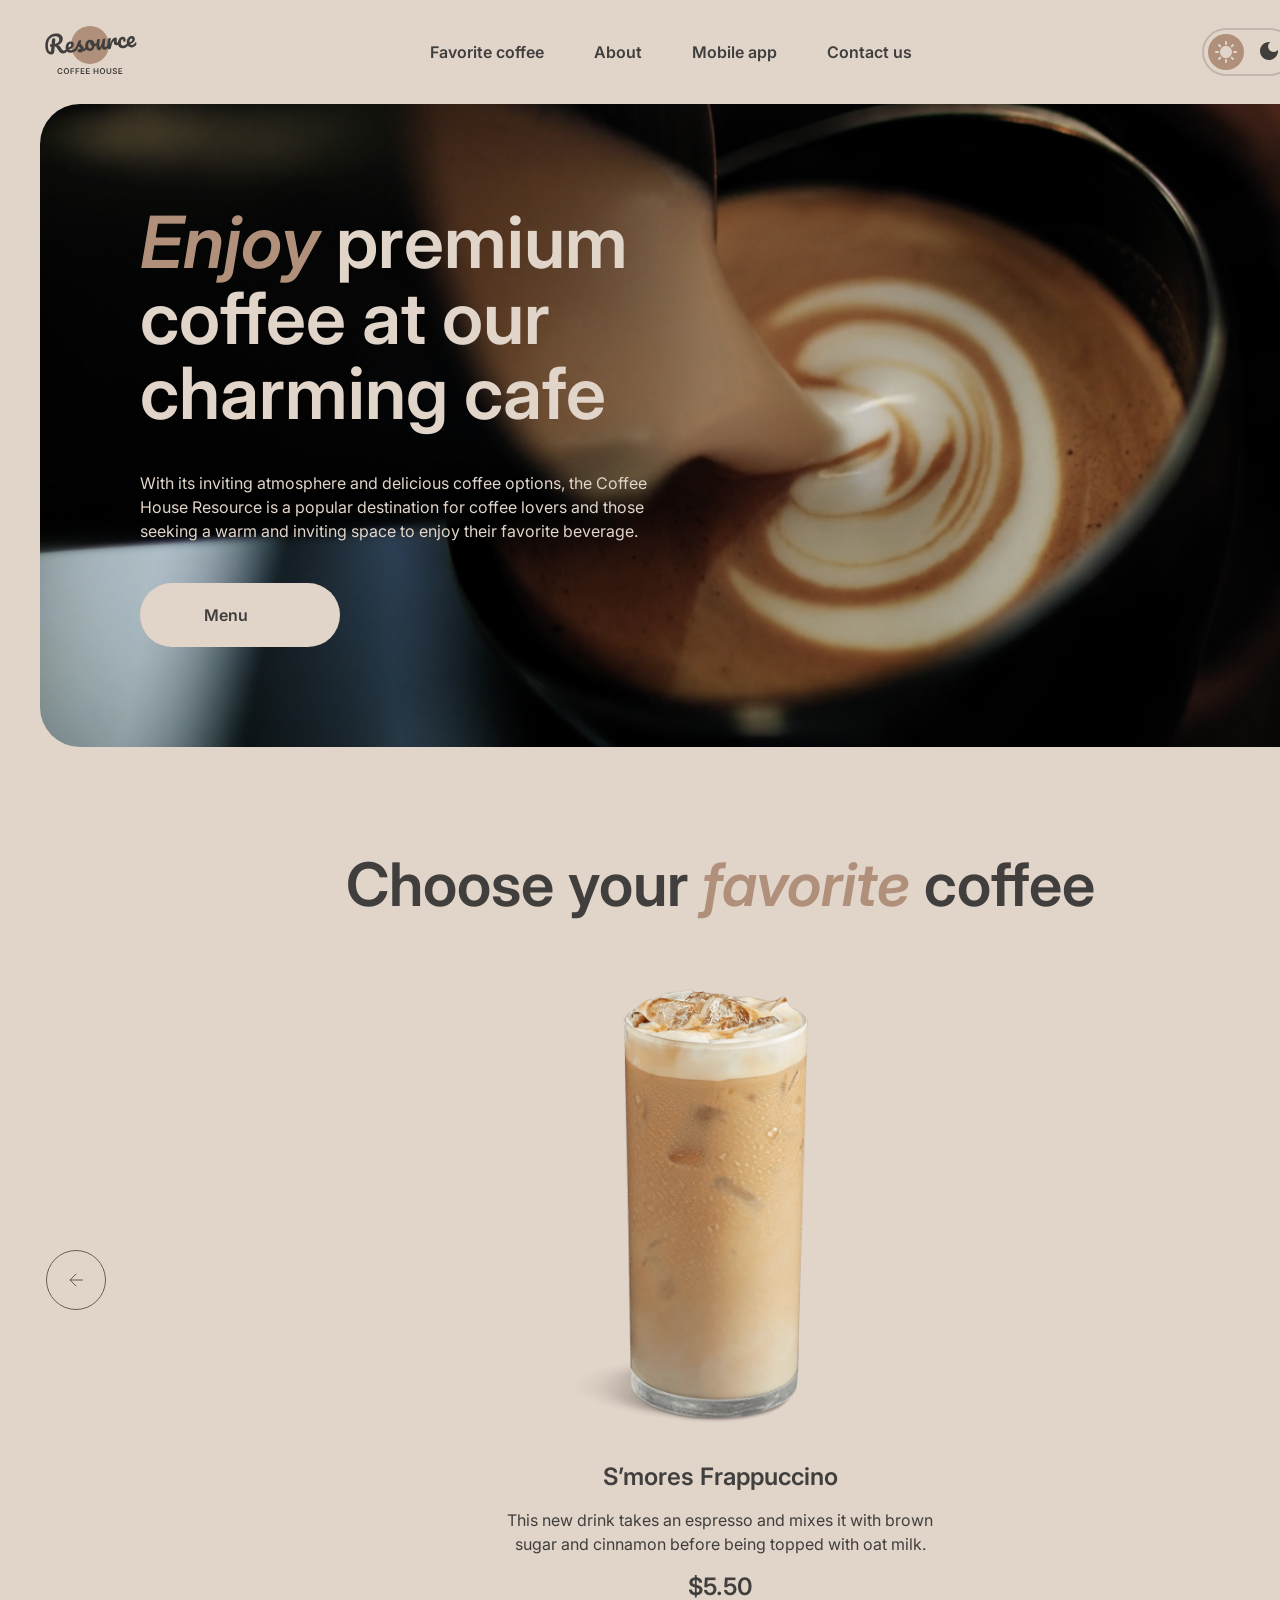
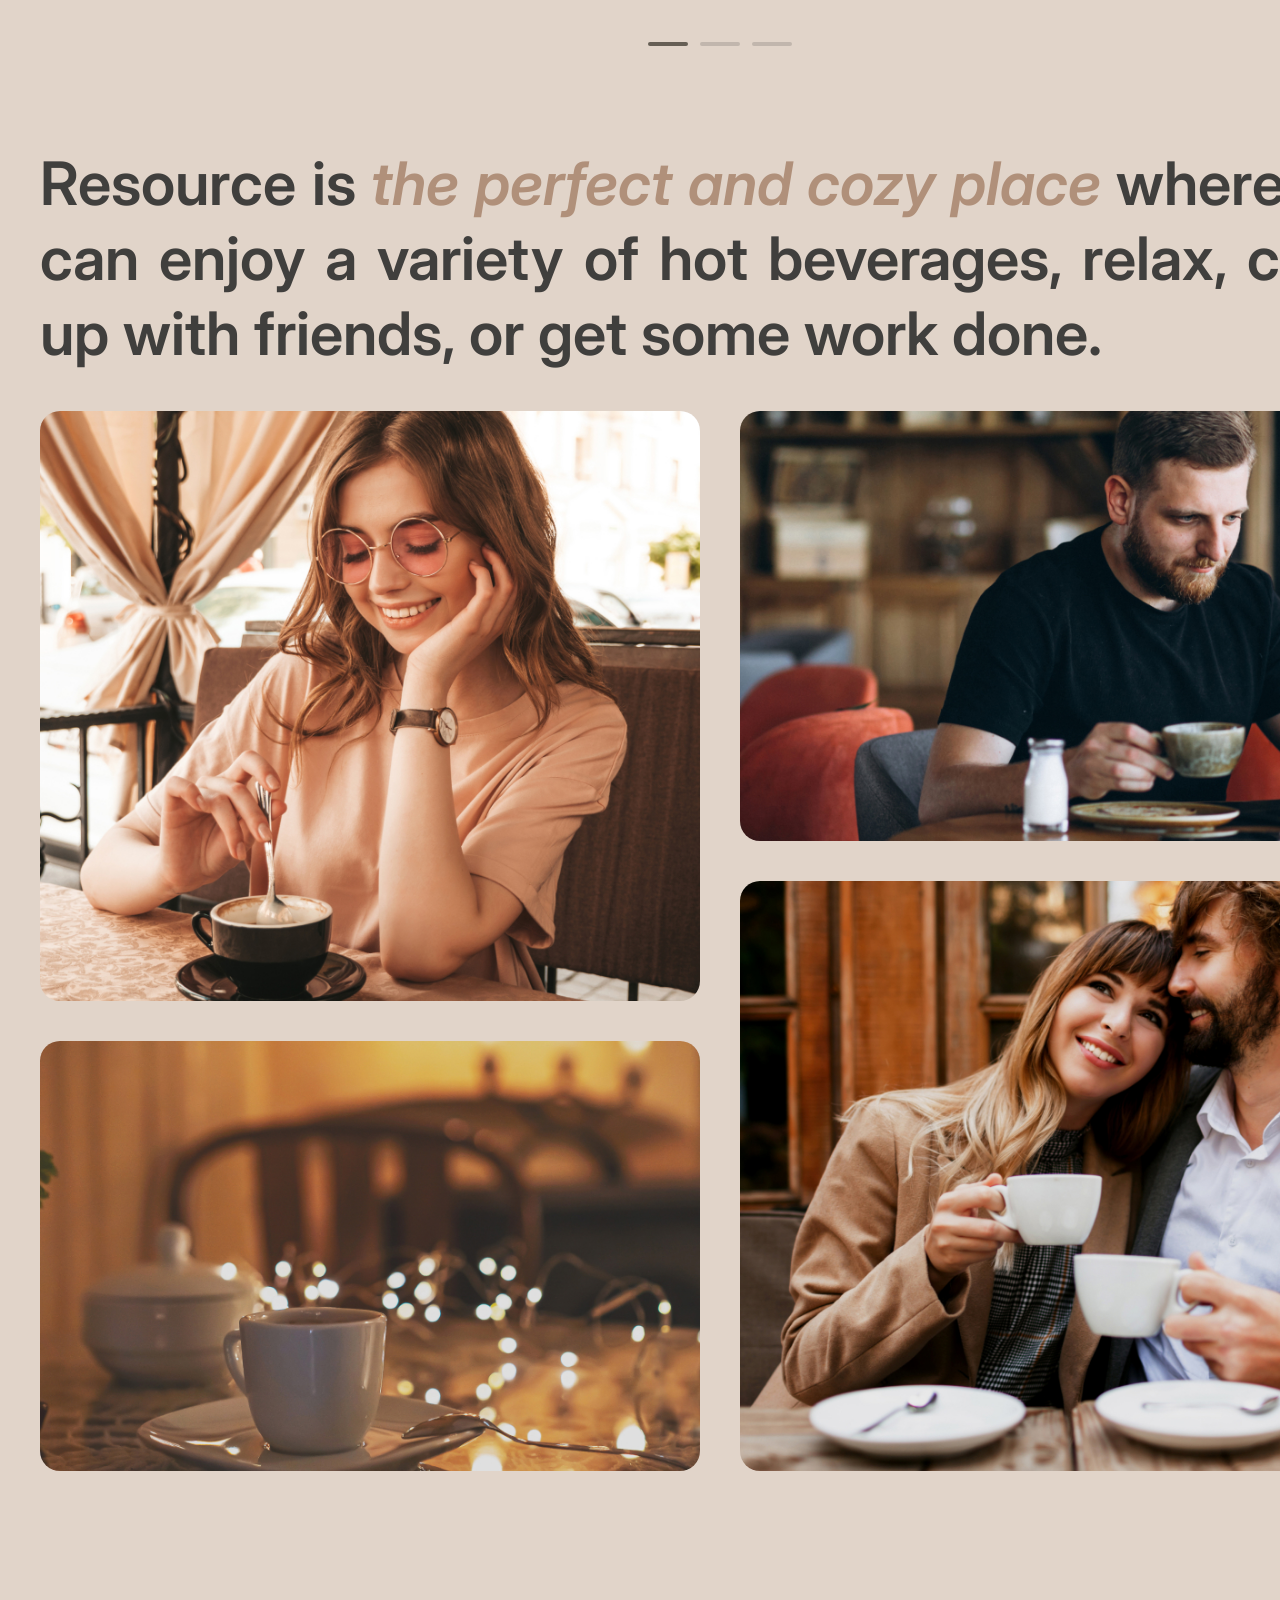
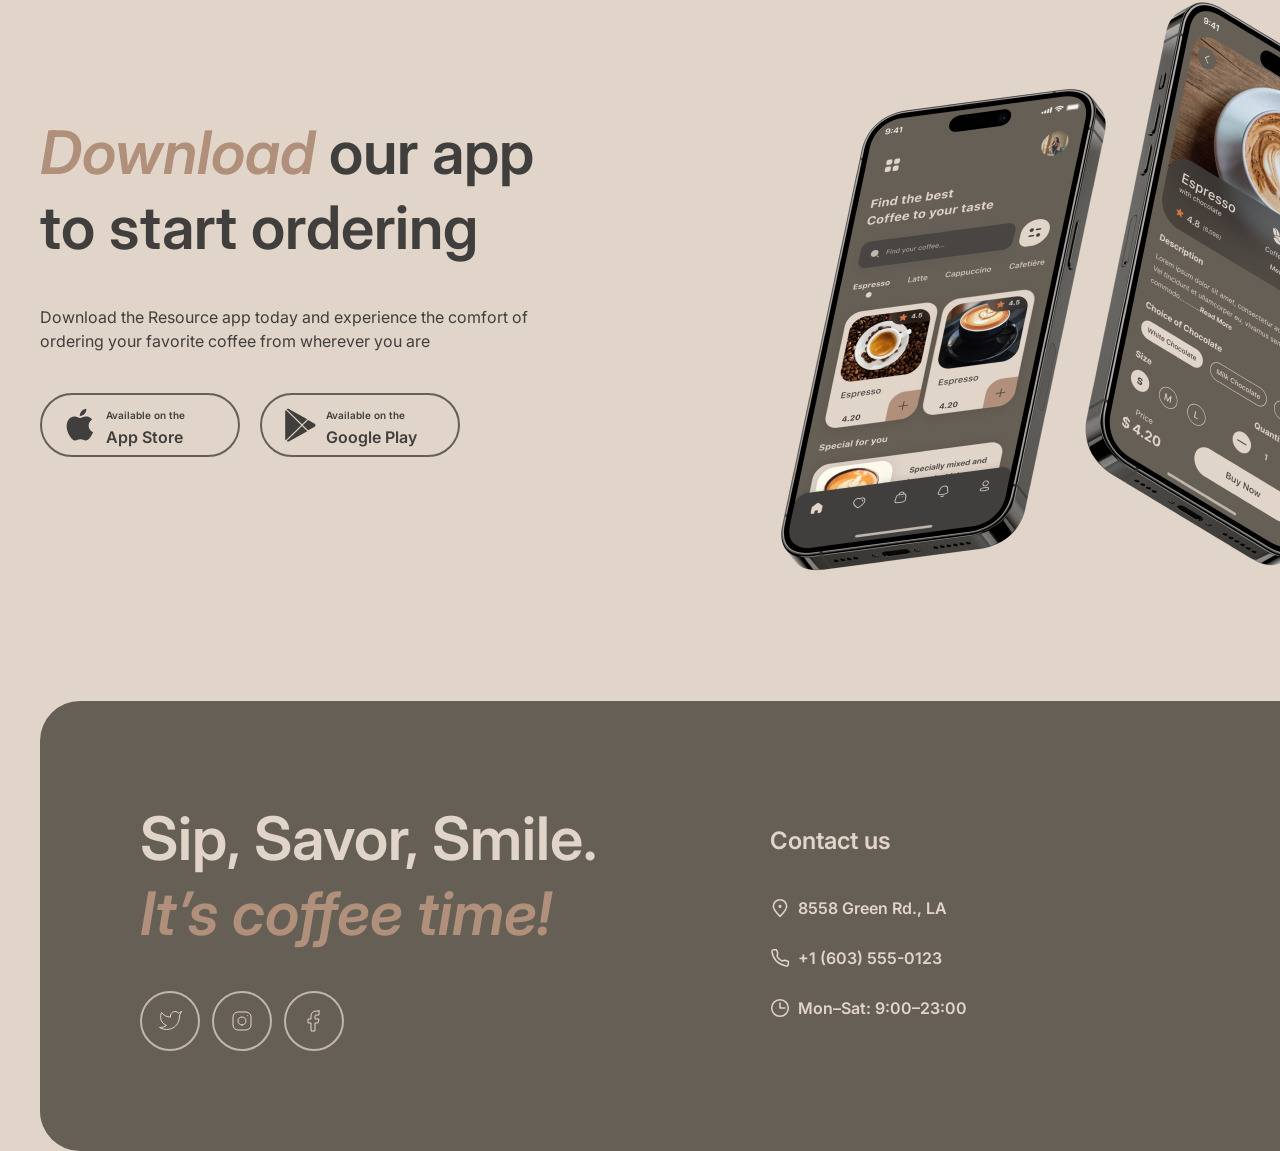
==== index.html @ e08a4e04 "fix: change paths" ====
<!DOCTYPE html>
<html lang="en">
<head>
  <meta charset="UTF-8">
  <meta name="viewport" content="width=device-width, initial-scale=1.0">
  <title>Coffee House Resource</title>
  <link rel="preconnect" href="https://fonts.googleapis.com">
  <link rel="preconnect" href="https://fonts.gstatic.com" crossorigin>
  <link href="https://fonts.googleapis.com/css2?family=Inter:ital,opsz,wght@0,14..32,100..900;1,14..32,100..900&display=swap" rel="stylesheet">
  <link rel="stylesheet" href="./styles/main.css">
  <link rel="stylesheet" href="./styles/normalize.css">
</head>
<body class="page">
  <div class="page-container">
    <header class="header">
      <a href="#" class="logo__link">
        <svg aria-hidden="true" width="100" height="60" viewBox="0 0 100 60" fill="none" xmlns="http://www.w3.org/2000/svg">
          <path d="M69 25C69 35.4934 60.4934 44 50 44C39.5066 44 31 35.4934 31 25C31 14.5066 39.5066 6 50 6C60.4934 6 69 14.5066 69 25Z" fill="var(--text-accent)"/>
          <path d="M95.6784 22.2913C95.8856 22.2732 96.0534 22.3548 96.1817 22.5364C96.326 22.7165 96.4127 22.9739 96.442 23.3086C96.4922 23.8824 96.4 24.3884 96.1652 24.8265C95.7789 25.5509 95.2359 26.1365 94.5362 26.5832C93.8524 27.0285 93.0084 27.295 92.0042 27.3829C90.4741 27.5168 89.2469 27.1664 88.3226 26.3318C87.3969 25.4812 86.8658 24.2749 86.7291 22.7129C86.6329 21.6131 86.7748 20.5727 87.1547 19.5919C87.5333 18.5951 88.1046 17.7822 88.8687 17.1532C89.6487 16.5229 90.5568 16.1623 91.5928 16.0717C92.5173 15.9908 93.2829 16.2049 93.8895 16.714C94.4948 17.2071 94.8386 17.9239 94.9209 18.8643C95.0171 19.9641 94.7016 20.9473 93.9743 21.814C93.2617 22.6633 91.9772 23.4021 90.1208 24.0303C90.5675 24.73 91.2451 25.0401 92.1537 24.9606C92.8072 24.9035 93.3279 24.7053 93.7158 24.3662C94.1197 24.0257 94.5692 23.4725 95.0643 22.7064C95.2346 22.4506 95.4393 22.3122 95.6784 22.2913ZM91.3914 18.4503C90.8016 18.5019 90.3295 18.8885 89.9751 19.6102C89.6365 20.3304 89.5098 21.1767 89.5949 22.149L89.5991 22.1968C90.5199 21.8914 91.2318 21.4918 91.7347 20.9981C92.2376 20.5044 92.4632 19.9626 92.4117 19.3729C92.3852 19.0701 92.2766 18.8386 92.0859 18.6786C91.9098 18.5013 91.6783 18.4252 91.3914 18.4503Z" fill="var(--text-primary)"/>
          <path d="M83.2976 28.1446C81.7356 28.2813 80.4779 27.9497 79.5245 27.1497C78.5857 26.3324 78.0529 25.1985 77.926 23.7481C77.813 22.457 77.969 21.303 78.394 20.2861C78.819 19.2692 79.4149 18.4622 80.1818 17.8651C80.9487 17.268 81.7784 16.9304 82.671 16.8523C83.5477 16.7756 84.2481 16.9793 84.7723 17.4635C85.311 17.9303 85.6159 18.5702 85.6871 19.383C85.7456 20.0525 85.6437 20.6316 85.3813 21.1203C85.1348 21.6076 84.7725 21.8722 84.2944 21.9141C83.9915 21.9406 83.7382 21.8904 83.5344 21.7637C83.3465 21.6356 83.2414 21.444 83.2191 21.189C83.2093 21.0774 83.2141 20.9485 83.2334 20.8023C83.2527 20.6561 83.2676 20.5504 83.278 20.4852C83.3367 20.2392 83.357 20.0125 83.3389 19.8053C83.3208 19.5981 83.2511 19.4436 83.1297 19.3418C83.0243 19.2386 82.876 19.1953 82.6847 19.2121C82.3181 19.2441 81.9901 19.4415 81.7006 19.8041C81.4097 20.1508 81.193 20.6114 81.0506 21.186C80.9081 21.7606 80.8661 22.3826 80.9247 23.0521C81.0865 24.901 81.9723 25.7551 83.5821 25.6142C84.2356 25.557 84.9181 25.2805 85.6296 24.7846C86.3556 24.2714 87.0469 23.5444 87.7034 22.6036C87.8752 22.3637 88.0806 22.2333 88.3197 22.2124C88.5269 22.1942 88.6946 22.2759 88.8229 22.4574C88.9672 22.6375 89.054 22.895 89.0832 23.2297C89.1362 23.8354 89.028 24.3427 88.7587 24.7518C88.0904 25.7418 87.2526 26.5378 86.2452 27.1399C85.2524 27.7247 84.2699 28.0596 83.2976 28.1446Z" fill="var(--text-primary)"/>
          <path d="M69.549 29.3476C68.9433 29.4006 68.485 29.1195 68.1742 28.5042C67.8794 27.8876 67.6706 26.8779 67.5479 25.4753C67.3666 23.4032 67.4892 21.4089 67.9158 19.4924C68.0188 19.0177 68.2207 18.6627 68.5213 18.4276C68.8365 18.1752 69.289 18.0232 69.8787 17.9716C70.1975 17.9437 70.4242 17.964 70.5586 18.0326C70.6931 18.1011 70.7701 18.2469 70.7897 18.4701C70.812 18.7251 70.7426 19.3094 70.5816 20.2229C70.478 20.8744 70.3993 21.4434 70.3455 21.93C70.2917 22.4165 70.2636 23.0132 70.2612 23.7201C70.6673 22.3033 71.1594 21.136 71.7376 20.2181C72.3158 19.3002 72.8997 18.6308 73.4892 18.2098C74.0947 17.7874 74.6605 17.5532 75.1865 17.5072C76.2225 17.4166 76.7858 17.8893 76.8765 18.9253C76.8946 19.1325 76.8668 19.6409 76.7931 20.4504C76.7214 21.0991 76.6925 21.5032 76.7064 21.6626C76.7552 22.2204 76.9789 22.4819 77.3773 22.4471C77.8236 22.408 78.3668 22.0072 79.0067 21.2445C79.1958 21.0191 79.4019 20.8967 79.6251 20.8772C79.8323 20.8591 80 20.9408 80.1283 21.1223C80.2712 21.2864 80.3559 21.5199 80.3824 21.8228C80.434 22.4125 80.315 22.8887 80.0255 23.2513C79.6197 23.7526 79.1285 24.1971 78.5521 24.5848C77.9903 24.9552 77.3746 25.1697 76.7052 25.2282C75.8604 25.3021 75.196 25.1434 74.7121 24.7521C74.2441 24.3594 73.978 23.7965 73.9139 23.0633C73.8929 22.8242 73.8959 22.583 73.9228 22.3397C73.9268 22.0182 73.9239 21.8016 73.9142 21.69C73.8919 21.435 73.793 21.3151 73.6177 21.3305C73.3786 21.3514 73.0836 21.6503 72.7325 22.2271C72.396 22.7865 72.0748 23.5213 71.7689 24.4314C71.4631 25.3415 71.2332 26.2932 71.0791 27.2864C70.9694 28.0509 70.8068 28.5791 70.5914 28.8709C70.3906 29.1455 70.0431 29.3044 69.549 29.3476Z" fill="var(--text-primary)"/>
          <path d="M59.2462 30.2488C58.5289 30.3116 57.9106 30.0364 57.3912 29.4233C56.8863 28.7929 56.5906 27.9836 56.5042 26.9954C56.3996 25.8 56.3838 24.7012 56.4567 23.699C56.5282 22.6809 56.6985 21.5979 56.9675 20.4501C57.085 19.958 57.2782 19.5958 57.547 19.3635C57.8157 19.1312 58.2609 18.9878 58.8826 18.9334C59.2332 18.9028 59.4772 18.9376 59.6145 19.038C59.7677 19.1371 59.8541 19.2981 59.8736 19.5213C59.8847 19.6488 59.8347 20.0868 59.7235 20.8354C59.6157 21.4391 59.5349 21.9842 59.4811 22.4707C59.3088 24.1722 59.247 25.3019 59.2958 25.8598C59.3251 26.1945 59.3859 26.4301 59.4781 26.5666C59.569 26.6871 59.7021 26.7397 59.8774 26.7244C60.1165 26.7035 60.3904 26.4386 60.6993 25.9297C61.024 25.4195 61.3431 24.6608 61.6565 23.6536C61.9859 22.6451 62.2798 21.4148 62.5382 19.9627C62.6239 19.4734 62.7852 19.114 63.0221 18.8845C63.2749 18.6535 63.6643 18.5151 64.1903 18.4691C64.5569 18.437 64.8161 18.4625 64.9679 18.5456C65.1184 18.6127 65.204 18.7658 65.2249 19.0049C65.2598 19.4034 65.1561 20.5127 64.9138 22.3327C64.646 24.412 64.533 25.6907 64.5748 26.1688C64.6013 26.4717 64.686 26.7052 64.8289 26.8694C64.9703 27.0176 65.1447 27.0827 65.3519 27.0645C65.6706 27.0366 66.0285 26.8126 66.4254 26.3924C66.8368 25.9549 67.3708 25.2657 68.0273 24.3249C68.199 24.0851 68.4044 23.9547 68.6435 23.9337C68.8507 23.9156 69.0185 23.9973 69.1468 24.1788C69.291 24.3589 69.3778 24.6163 69.4071 24.9511C69.4629 25.5886 69.3547 26.096 69.0825 26.4731C68.471 27.3779 67.7905 28.1361 67.041 28.7477C66.3074 29.358 65.4385 29.707 64.4343 29.7949C63.6693 29.8618 63.0776 29.6165 62.6594 29.0588C62.2572 28.4997 62.0093 27.6862 61.9159 26.6183C61.7398 27.7259 61.4065 28.5982 60.9162 29.2354C60.4245 29.8566 59.8678 30.1944 59.2462 30.2488Z" fill="var(--text-primary)"/>
          <path d="M57.5606 22.8796C57.7678 22.8614 57.9362 22.9511 58.0659 23.1485C58.1956 23.346 58.2744 23.6041 58.3023 23.9229C58.3692 24.688 58.1779 25.1625 57.7282 25.3463C56.8011 25.7647 55.7659 26.048 54.6225 26.1963C54.4367 27.5616 53.9332 28.6898 53.1117 29.5808C52.2888 30.4559 51.3115 30.9429 50.1799 31.0419C49.2235 31.1256 48.3824 30.9663 47.6566 30.564C46.9467 30.1603 46.383 29.5913 45.9654 28.8569C45.5478 28.1225 45.3 27.309 45.2219 26.4164C45.1159 25.205 45.2529 24.1089 45.6328 23.1281C46.0114 22.1313 46.5841 21.3343 47.351 20.7372C48.1165 20.1242 48.9933 19.7744 49.9816 19.688C51.1929 19.582 52.2022 19.9193 53.0093 20.6999C53.8309 21.4632 54.3592 22.453 54.5941 23.6691C55.339 23.5558 56.2177 23.3183 57.23 22.9567C57.3547 22.9136 57.4649 22.8879 57.5606 22.8796ZM50.1494 28.4908C50.6595 28.4462 51.0797 28.2007 51.41 27.7542C51.7563 27.3063 51.959 26.6863 52.0182 25.8941C51.4948 25.6026 51.0739 25.1977 50.7555 24.6795C50.4531 24.1599 50.2754 23.5972 50.2224 22.9916C50.2001 22.7365 50.2017 22.4794 50.2272 22.2202L50.1076 22.2307C49.4701 22.2864 48.9633 22.644 48.5873 23.3032C48.2259 23.9452 48.094 24.824 48.1916 25.9398C48.2683 26.8164 48.4942 27.4712 48.8694 27.9042C49.2605 28.3357 49.6872 28.5313 50.1494 28.4908Z" fill="var(--text-primary)"/>
          <path d="M40.3103 32.4354C39.4815 32.508 38.8272 32.3725 38.3474 32.029C37.8836 31.6841 37.6307 31.2726 37.5889 30.7944C37.5527 30.38 37.6727 30.0081 37.9491 29.6787C38.2254 29.3494 38.6584 29.1589 39.2482 29.1073C39.4554 29.0892 39.6966 29.0922 39.9717 29.1163C40.2614 29.1231 40.4787 29.1282 40.6235 29.1316C40.5713 28.7185 40.4415 28.3364 40.2341 27.9851C40.0427 27.6325 39.8048 27.3 39.5205 26.9876C39.2348 26.6592 38.9692 26.3773 38.7237 26.1418C38.3119 27.1254 37.8861 27.9497 37.4464 28.6145C37.0226 29.278 36.5482 29.9137 36.0232 30.5218C35.7614 30.8338 35.4711 31.0038 35.1523 31.0316C34.8973 31.054 34.6824 30.9844 34.5077 30.823C34.3316 30.6457 34.2316 30.4216 34.2079 30.1506C34.1801 29.8318 34.2658 29.5272 34.4653 29.2367L34.7426 28.827C35.5244 27.6664 36.1078 26.7159 36.4928 25.9756C36.7233 25.4896 36.9884 24.8481 37.288 24.0509C37.5863 23.2379 37.8745 22.4016 38.1527 21.542C38.3942 20.8142 38.9931 20.4085 39.9494 20.3248C40.3957 20.2858 40.71 20.2984 40.8923 20.3628C41.0746 20.4271 41.1734 20.547 41.1888 20.7223C41.1971 20.8179 41.1785 20.9722 41.1329 21.1849C41.0873 21.3977 41.0177 21.6126 40.9243 21.8296C40.6876 22.4285 40.5867 22.9272 40.6215 23.3257C40.6424 23.5647 40.7451 23.8208 40.9296 24.0937C41.1301 24.3653 41.4244 24.7009 41.8127 25.1006C42.3814 25.7254 42.8141 26.2657 43.111 26.7216C43.4224 27.1601 43.6025 27.6583 43.6513 28.2162C43.6652 28.3756 43.6688 28.6001 43.662 28.8898C44.4166 28.5187 45.2626 27.6335 46.2003 26.2345C46.372 25.9946 46.5774 25.8642 46.8165 25.8433C47.0237 25.8252 47.1915 25.9069 47.3198 26.0884C47.464 26.2685 47.5508 26.5259 47.5801 26.8606C47.6331 27.4663 47.5249 27.9737 47.2555 28.3827C46.545 29.4407 45.8392 30.185 45.1381 30.6158C44.4515 31.0292 43.5756 31.2985 42.5105 31.4238C41.9204 32.0215 41.187 32.3587 40.3103 32.4354Z" fill="var(--text-primary)"/>
          <path d="M36.6161 26.7357C36.8233 26.7175 36.9911 26.7992 37.1194 26.9807C37.2636 27.1608 37.3504 27.4183 37.3797 27.753C37.4355 28.3905 37.3273 28.8979 37.0551 29.2751C36.5281 30.0439 35.7492 30.7786 34.7183 31.4791C33.7034 32.1782 32.5823 32.5815 31.355 32.6888C29.6814 32.8353 28.3426 32.4947 27.3386 31.667C26.3347 30.8394 25.7637 29.6365 25.6256 28.0586C25.5294 26.9588 25.6713 25.9185 26.0512 24.9376C26.4298 23.9408 27.0011 23.1279 27.7652 22.4989C28.5452 21.8686 29.4533 21.508 30.4893 21.4174C31.4138 21.3365 32.1793 21.5506 32.786 22.0597C33.3913 22.5528 33.7351 23.2696 33.8173 24.21C33.9136 25.3098 33.5981 26.293 32.8708 27.1597C32.1581 28.009 30.8816 28.7471 29.0412 29.3739C29.5039 30.0722 30.293 30.3726 31.4088 30.275C32.126 30.2122 32.9173 29.894 33.7826 29.3204C34.6625 28.7295 35.4016 27.9983 35.9999 27.1269C36.1716 26.887 36.377 26.7566 36.6161 26.7357ZM30.2878 23.796C29.6981 23.8476 29.226 24.2342 28.8715 24.9559C28.533 25.6761 28.4063 26.5224 28.4914 27.4947L28.4955 27.5425C29.4164 27.2371 30.1283 26.8375 30.6312 26.3438C31.1341 25.8501 31.3597 25.3083 31.3081 24.7186C31.2816 24.4158 31.1731 24.1843 30.9824 24.0243C30.8063 23.847 30.5747 23.7709 30.2878 23.796Z" fill="var(--text-primary)"/>
          <path d="M27.6906 27.5167C27.8978 27.4986 28.0656 27.5803 28.1939 27.7618C28.3382 27.9419 28.4249 28.1993 28.4542 28.5341C28.5086 29.1557 28.4004 29.6631 28.1296 30.0561C27.4454 31.0476 26.7351 31.8324 25.9987 32.4108C25.261 32.9733 24.3581 33.3012 23.2902 33.3946C22.2541 33.4853 21.3451 33.2837 20.5631 32.79C19.797 32.2949 19.028 31.3985 18.256 30.1009C17.6351 29.063 17.151 28.3023 16.8035 27.8188C16.4547 27.3193 16.119 26.9712 15.7967 26.7745C15.4903 26.5765 15.1198 26.4724 14.6852 26.4622C14.6508 26.8025 14.5595 27.8705 14.4114 29.6663C14.3537 30.4744 14.3165 30.9675 14.3 31.1456C14.2256 32.1319 13.9724 32.9089 13.5402 33.4767C13.1067 34.0286 12.4038 34.3471 11.4315 34.4321C10.3636 34.5256 9.38799 34.2977 8.50477 33.7486C7.63609 33.1822 6.9298 32.3606 6.38589 31.2839C5.84059 30.1913 5.50518 28.9277 5.37968 27.4932C5.1454 24.8154 5.40544 22.4638 6.15978 20.4383C6.93006 18.4115 8.10738 16.8148 9.69174 15.6483C11.2906 14.4644 13.1899 13.7763 15.3895 13.5838C16.9196 13.45 18.223 13.5688 19.2994 13.9404C20.3759 14.312 21.1968 14.8826 21.762 15.6523C22.3432 16.4206 22.6784 17.3148 22.7676 18.3349C22.8457 19.2275 22.7073 20.1229 22.3522 21.0213C22.0117 21.9023 21.4476 22.7066 20.66 23.434C19.8724 24.1614 18.8869 24.7375 17.7034 25.1622C18.4866 25.3025 19.1057 25.5856 19.5605 26.0116C20.0154 26.4376 20.4891 27.0787 20.9816 27.9351C21.5115 28.8524 22.0112 29.5153 22.4806 29.924C22.966 30.3312 23.4955 30.5098 24.0693 30.4596C24.5794 30.4149 25.0509 30.205 25.4838 29.8299C25.9154 29.4388 26.4456 28.7981 27.0744 27.9079C27.2461 27.6681 27.4515 27.5377 27.6906 27.5167ZM11.3837 26.727C10.8418 26.7744 10.4561 26.6797 10.2266 26.4428C10.013 26.2045 9.89225 25.9259 9.86436 25.6071C9.8309 25.2246 9.92394 24.9113 10.1435 24.6672C10.379 24.4218 10.6562 24.2851 10.9749 24.2572L11.5727 24.2049C11.691 22.6206 11.8123 21.2528 11.9364 20.1016C12.053 19.0474 12.6771 18.4708 13.8088 18.3718C14.7173 18.2923 15.2071 18.659 15.2782 19.4719C15.2936 19.6473 15.2975 19.7835 15.2899 19.8805L14.9199 23.9121C15.7764 23.789 16.5393 23.5134 17.2085 23.0855C17.8937 22.6561 18.4149 22.0966 18.7722 21.4068C19.1454 20.7156 19.2957 19.9556 19.2232 19.1268C19.1353 18.1226 18.7236 17.3636 17.988 16.8498C17.2524 16.3359 16.2232 16.1369 14.9002 16.2526C13.3382 16.3893 12.0016 16.8997 10.8904 17.7839C9.79381 18.6508 8.98568 19.8779 8.46605 21.4653C7.94503 23.0366 7.78003 24.9142 7.97108 27.0978C8.06033 28.1179 8.24063 28.9855 8.51198 29.7006C8.78334 30.4157 9.08648 30.9432 9.42139 31.2834C9.75631 31.6235 10.0592 31.7817 10.3302 31.7579C10.5374 31.7398 10.6957 31.6216 10.8051 31.4032C10.9304 31.1834 11.0127 30.839 11.052 30.3698L11.3837 26.727Z" fill="var(--text-primary)"/>
          <path d="M78.4023 54.0001V48.1819H82.1864V49.0654H79.4563V50.645H81.9904V51.5285H79.4563V53.1165H82.2092V54.0001H78.4023Z" fill="var(--text-primary)"/>
          <path d="M75.9698 49.7813C75.9433 49.5332 75.8316 49.34 75.6346 49.2017C75.4395 49.0635 75.1857 48.9943 74.8732 48.9943C74.6535 48.9943 74.4651 49.0275 74.3079 49.0938C74.1507 49.1601 74.0304 49.25 73.9471 49.3637C73.8638 49.4773 73.8211 49.607 73.8192 49.7529C73.8192 49.8741 73.8467 49.9792 73.9016 50.0682C73.9585 50.1572 74.0352 50.233 74.1317 50.2955C74.2283 50.3561 74.3353 50.4072 74.4528 50.4489C74.5702 50.4906 74.6886 50.5256 74.8079 50.554L75.3533 50.6904C75.573 50.7415 75.7842 50.8106 75.9869 50.8977C76.1914 50.9849 76.3742 51.0947 76.5352 51.2273C76.698 51.3599 76.8268 51.5199 76.9215 51.7074C77.0162 51.8949 77.0636 52.1146 77.0636 52.3665C77.0636 52.7074 76.9764 53.0076 76.8022 53.2671C76.628 53.5246 76.3761 53.7263 76.0465 53.8722C75.7189 54.0161 75.3221 54.0881 74.8562 54.0881C74.4035 54.0881 74.0105 54.018 73.6772 53.8779C73.3458 53.7377 73.0863 53.5332 72.8988 53.2642C72.7132 52.9953 72.6128 52.6676 72.5977 52.2813H73.6346C73.6497 52.4839 73.7122 52.6525 73.8221 52.787C73.9319 52.9214 74.0749 53.0218 74.2511 53.0881C74.4291 53.1544 74.628 53.1875 74.8477 53.1875C75.0768 53.1875 75.2776 53.1534 75.4499 53.0852C75.6242 53.0152 75.7605 52.9186 75.859 52.7955C75.9575 52.6705 76.0077 52.5246 76.0096 52.358C76.0077 52.2065 75.9632 52.0815 75.8761 51.983C75.7889 51.8826 75.6668 51.7993 75.5096 51.733C75.3543 51.6648 75.1725 51.6042 74.9641 51.5512L74.3022 51.3807C73.823 51.2576 73.4442 51.071 73.1658 50.821C72.8893 50.5692 72.7511 50.2349 72.7511 49.8182C72.7511 49.4754 72.8439 49.1752 73.0295 48.9176C73.217 48.6601 73.4717 48.4602 73.7937 48.3182C74.1156 48.1743 74.4802 48.1023 74.8874 48.1023C75.3003 48.1023 75.6621 48.1743 75.9727 48.3182C76.2852 48.4602 76.5304 48.6582 76.7085 48.912C76.8865 49.1638 76.9783 49.4536 76.984 49.7813H75.9698Z" fill="var(--text-primary)"/>
          <path d="M70.2086 48.1819H71.2626V51.983C71.2626 52.3997 71.1641 52.7662 70.9672 53.0825C70.7721 53.3987 70.4975 53.6459 70.1433 53.8239C69.7891 54.0001 69.3753 54.0881 68.9018 54.0881C68.4264 54.0881 68.0117 54.0001 67.6575 53.8239C67.3033 53.6459 67.0287 53.3987 66.8336 53.0825C66.6386 52.7662 66.541 52.3997 66.541 51.983V48.1819H67.595V51.895C67.595 52.1374 67.648 52.3533 67.7541 52.5427C67.862 52.7321 68.0136 52.8807 68.2086 52.9887C68.4037 53.0948 68.6348 53.1478 68.9018 53.1478C69.1689 53.1478 69.3999 53.0948 69.595 52.9887C69.792 52.8807 69.9435 52.7321 70.0495 52.5427C70.1556 52.3533 70.2086 52.1374 70.2086 51.895V48.1819Z" fill="var(--text-primary)"/>
          <path d="M65.1435 51.0909C65.1435 51.7178 65.026 52.2548 64.7912 52.7017C64.5582 53.1468 64.2401 53.4877 63.8366 53.7245C63.4351 53.9612 62.9796 54.0796 62.4702 54.0796C61.9607 54.0796 61.5043 53.9612 61.1009 53.7245C60.6993 53.4858 60.3812 53.144 60.1463 52.6989C59.9134 52.2519 59.7969 51.7159 59.7969 51.0909C59.7969 50.464 59.9134 49.9281 60.1463 49.483C60.3812 49.036 60.6993 48.6942 61.1009 48.4574C61.5043 48.2207 61.9607 48.1023 62.4702 48.1023C62.9796 48.1023 63.4351 48.2207 63.8366 48.4574C64.2401 48.6942 64.5582 49.036 64.7912 49.483C65.026 49.9281 65.1435 50.464 65.1435 51.0909ZM64.0838 51.0909C64.0838 50.6496 64.0147 50.2775 63.8764 49.9745C63.7401 49.6695 63.5507 49.4394 63.3082 49.2841C63.0658 49.1269 62.7865 49.0483 62.4702 49.0483C62.1539 49.0483 61.8745 49.1269 61.6321 49.2841C61.3897 49.4394 61.1993 49.6695 61.0611 49.9745C60.9247 50.2775 60.8565 50.6496 60.8565 51.0909C60.8565 51.5322 60.9247 51.9053 61.0611 52.2102C61.1993 52.5133 61.3897 52.7434 61.6321 52.9006C61.8745 53.0559 62.1539 53.1335 62.4702 53.1335C62.7865 53.1335 63.0658 53.0559 63.3082 52.9006C63.5507 52.7434 63.7401 52.5133 63.8764 52.2102C64.0147 51.9053 64.0838 51.5322 64.0838 51.0909Z" fill="var(--text-primary)"/>
          <path d="M53.5918 54.0001V48.1819H54.6458V50.645H57.3418V48.1819H58.3986V54.0001H57.3418V51.5285H54.6458V54.0001H53.5918Z" fill="var(--text-primary)"/>
          <path d="M45.9492 54.0001V48.1819H49.7333V49.0654H47.0032V50.645H49.5373V51.5285H47.0032V53.1165H49.756V54.0001H45.9492Z" fill="var(--text-primary)"/>
          <path d="M40.6895 54.0001V48.1819H44.4735V49.0654H41.7434V50.645H44.2775V51.5285H41.7434V53.1165H44.4963V54.0001H40.6895Z" fill="var(--text-primary)"/>
          <path d="M35.6016 54.0001V48.1819H39.3288V49.0654H36.6555V50.645H39.0732V51.5285H36.6555V54.0001H35.6016Z" fill="var(--text-primary)"/>
          <path d="M30.5137 54.0001V48.1819H34.2409V49.0654H31.5676V50.645H33.9853V51.5285H31.5676V54.0001H30.5137Z" fill="var(--text-primary)"/>
          <path d="M29.1181 51.0909C29.1181 51.7178 29.0007 52.2548 28.7658 52.7017C28.5328 53.1468 28.2147 53.4877 27.8113 53.7245C27.4097 53.9612 26.9542 54.0796 26.4448 54.0796C25.9353 54.0796 25.4789 53.9612 25.0755 53.7245C24.6739 53.4858 24.3558 53.144 24.1209 52.6989C23.888 52.2519 23.7715 51.7159 23.7715 51.0909C23.7715 50.464 23.888 49.9281 24.1209 49.483C24.3558 49.036 24.6739 48.6942 25.0755 48.4574C25.4789 48.2207 25.9353 48.1023 26.4448 48.1023C26.9542 48.1023 27.4097 48.2207 27.8113 48.4574C28.2147 48.6942 28.5328 49.036 28.7658 49.483C29.0007 49.9281 29.1181 50.464 29.1181 51.0909ZM28.0584 51.0909C28.0584 50.6496 27.9893 50.2775 27.851 49.9745C27.7147 49.6695 27.5253 49.4394 27.2828 49.2841C27.0404 49.1269 26.7611 49.0483 26.4448 49.0483C26.1285 49.0483 25.8491 49.1269 25.6067 49.2841C25.3643 49.4394 25.1739 49.6695 25.0357 49.9745C24.8993 50.2775 24.8311 50.6496 24.8311 51.0909C24.8311 51.5322 24.8993 51.9053 25.0357 52.2102C25.1739 52.5133 25.3643 52.7434 25.6067 52.9006C25.8491 53.0559 26.1285 53.1335 26.4448 53.1335C26.7611 53.1335 27.0404 53.0559 27.2828 52.9006C27.5253 52.7434 27.7147 52.5133 27.851 52.2102C27.9893 51.9053 28.0584 51.5322 28.0584 51.0909Z" fill="var(--text-primary)"/>
          <path d="M22.5536 50.1449H21.4911C21.4608 49.9707 21.4049 49.8163 21.3235 49.6818C21.2421 49.5455 21.1407 49.4299 21.0195 49.3352C20.8983 49.2406 20.7601 49.1695 20.6048 49.1222C20.4513 49.0729 20.2856 49.0483 20.1076 49.0483C19.7913 49.0483 19.511 49.1279 19.2667 49.287C19.0224 49.4442 18.8311 49.6752 18.6928 49.9801C18.5546 50.2832 18.4854 50.6534 18.4854 51.0909C18.4854 51.536 18.5546 51.911 18.6928 52.2159C18.833 52.519 19.0243 52.7481 19.2667 52.9034C19.511 53.0568 19.7904 53.1335 20.1048 53.1335C20.279 53.1335 20.4419 53.1108 20.5934 53.0654C20.7468 53.018 20.8841 52.9489 21.0053 52.858C21.1284 52.7671 21.2317 52.6553 21.315 52.5227C21.4002 52.3902 21.4589 52.2387 21.4911 52.0682L22.5536 52.0739C22.5138 52.3504 22.4277 52.6099 22.2951 52.8523C22.1644 53.0947 21.993 53.3087 21.7809 53.4943C21.5688 53.6781 21.3207 53.822 21.0366 53.9262C20.7525 54.0284 20.4371 54.0796 20.0906 54.0796C19.5792 54.0796 19.1228 53.9612 18.7212 53.7245C18.3197 53.4877 18.0034 53.1459 17.7724 52.6989C17.5413 52.2519 17.4258 51.7159 17.4258 51.0909C17.4258 50.464 17.5423 49.9281 17.7752 49.483C18.0082 49.036 18.3254 48.6942 18.7269 48.4574C19.1284 48.2207 19.583 48.1023 20.0906 48.1023C20.4144 48.1023 20.7156 48.1477 20.994 48.2387C21.2724 48.3296 21.5205 48.4631 21.7383 48.6392C21.9561 48.8135 22.1351 49.0275 22.2752 49.2813C22.4173 49.5332 22.5101 49.821 22.5536 50.1449Z" fill="var(--text-primary)"/>
        </svg>
      </a>

      <nav class="header__nav">
        <ul class="nav__list">
          <li class="nav__item"><a href="#" class="nav__link text-action">Favorite coffee</a></li>
          <li class="nav__item"><a href="#" class="nav__link text-action">About</a></li>
          <li class="nav__item"><a href="#" class="nav__link text-action">Mobile app</a></li>
          <li class="nav__item"><a href="#" class="nav__link text-action">Contact us</a></li>
        </ul>
      </nav>

      <div class="header__actions">
        <div class="action__theme-switch">
          <button id="button-theme-light" type="button" aria-label="light theme" class="button__theme button__theme-light button_theme-current">
            <svg width="22" height="22" viewBox="0 0 22 22" xmlns="http://www.w3.org/2000/svg">
              <path d="M10 3V1C10 0.45 10.45 0 11 0C11.55 0 12 0.45 12 1V3C12 3.55 11.55 4 11 4C10.45 4 10 3.55 10 3ZM17.36 6.05L18.77 4.63C19.16 4.24 19.16 3.61 18.77 3.22C18.38 2.83 17.75 2.83 17.36 3.22L15.95 4.64C15.56 5.03 15.56 5.66 15.95 6.05C16.34 6.44 16.97 6.44 17.36 6.05ZM21 10H19C18.45 10 18 10.45 18 11C18 11.55 18.45 12 19 12H21C21.55 12 22 11.55 22 11C22 10.45 21.55 10 21 10ZM11 18C10.45 18 10 18.45 10 19V21C10 21.55 10.45 22 11 22C11.55 22 12 21.55 12 21V19C12 18.45 11.55 18 11 18ZM4.64 6.05L3.22 4.64C2.83 4.25 2.83 3.61 3.22 3.23C3.61 2.85 4.25 2.84 4.63 3.23L6.04 4.64C6.43 5.03 6.43 5.67 6.04 6.05C5.65 6.43 5.02 6.44 4.64 6.05ZM15.95 15.95C15.56 16.34 15.56 16.98 15.95 17.36L17.36 18.77C17.75 19.16 18.39 19.16 18.77 18.77C19.16 18.38 19.16 17.74 18.77 17.36L17.36 15.95C16.98 15.56 16.34 15.56 15.95 15.95ZM1 12H3C3.55 12 4 11.55 4 11C4 10.45 3.55 10 3 10H1C0.45 10 0 10.45 0 11C0 11.55 0.45 12 1 12ZM4.64 18.78L6.05 17.37C6.44 16.98 6.44 16.34 6.05 15.96C5.66 15.58 5.02 15.57 4.64 15.96L3.23 17.37C2.84 17.76 2.84 18.4 3.23 18.78C3.61 19.17 4.25 19.17 4.64 18.78ZM11 5C7.69 5 5 7.69 5 11C5 14.31 7.69 17 11 17C14.31 17 17 14.31 17 11C17 7.69 14.31 5 11 5Z"/>
            </svg>
          </button>
          <button id="button-theme-dark" type="button" aria-label="dark theme" class="button__theme button__theme-dark">
            <svg width="20" height="20" viewBox="0 0 20 20" xmlns="http://www.w3.org/2000/svg">
              <path d="M9 0C4.03 0 0 4.03 0 9C0 13.97 4.03 18 9 18C13.97 18 18 13.97 18 9C18 8.54 17.96 8.08 17.9 7.64C16.92 9.01 15.32 9.9 13.5 9.9C10.52 9.9 8.1 7.48 8.1 4.5C8.1 2.69 8.99 1.08 10.36 0.0999999C9.92 0.0399999 9.46 0 9 0Z"/>
            </svg>
          </button>
        </div>

        <a href="#" class="header__menu-link text-action">
          Menu
        <svg aria-hidden="true" width="20" height="20" viewBox="0 0 20 20" fill="none" xmlns="http://www.w3.org/2000/svg">
          <path d="M14.167 9.76667V11.6667C14.167 14.8883 11.5553 17.5 8.33366 17.5C5.112 17.5 2.50033 14.8883 2.50033 11.6667V9.76667C2.50033 9.4353 2.76896 9.16667 3.10033 9.16667H13.567C13.8984 9.16667 14.167 9.4353 14.167 9.76667Z" stroke="var(--text-primary)" stroke-width="1.5" stroke-linecap="round" stroke-linejoin="round"/>
          <path d="M10.0003 7.50008C10.0003 6.66675 10.5956 5.83341 11.786 5.83341C13.101 5.83341 14.167 4.76743 14.167 3.45246V2.91675" stroke="var(--text-primary)" stroke-width="1.5" stroke-linecap="round" stroke-linejoin="round"/>
          <path d="M6.66634 7.5V7.08333C6.66634 5.70262 7.78563 4.58333 9.16634 4.58333C10.0868 4.58333 10.833 3.83714 10.833 2.91667V2.5" stroke="var(--text-primary)" stroke-width="1.5" stroke-linecap="round" stroke-linejoin="round"/>
          <path d="M13.333 9.16675H15.4163C16.5669 9.16675 17.4997 10.0995 17.4997 11.2501C17.4997 12.4007 16.5669 13.3334 15.4163 13.3334H14.1663" stroke="var(--text-primary)" stroke-width="1.5" stroke-linecap="round" stroke-linejoin="round"/>
        </svg>
        </a>
      </div>
    </header>
    <main class="main">
      <section class="section section-hero">
        <h1 class="hero__title">
          <span class="">Enjoy</span> premium coffee at our charming cafe
        </h1>
        <p class="hero__description">
          With its inviting atmosphere and delicious coffee options, the Coffee House Resource is a popular destination for coffee lovers and those seeking a warm and inviting space to enjoy their favorite beverage.
        </p>
        <button type="button" class="hero__button text-action">
          Menu
          <div class="hero-button__icon">
            <svg width="20" height="20" viewBox="0 0 20 20" fill="none" xmlns="http://www.w3.org/2000/svg">
              <path d="M14.167 9.76667V11.6667C14.167 14.8883 11.5553 17.5 8.33366 17.5C5.112 17.5 2.50033 14.8883 2.50033 11.6667V9.76667C2.50033 9.4353 2.76896 9.16667 3.10033 9.16667H13.567C13.8984 9.16667 14.167 9.4353 14.167 9.76667Z" stroke="var(--text-primary)" stroke-width="1.5" stroke-linecap="round" stroke-linejoin="round"/>
              <path d="M10.0003 7.50008C10.0003 6.66675 10.5956 5.83341 11.786 5.83341C13.101 5.83341 14.167 4.76743 14.167 3.45246V2.91675" stroke="var(--text-primary)" stroke-width="1.5" stroke-linecap="round" stroke-linejoin="round"/>
              <path d="M6.66634 7.5V7.08333C6.66634 5.70262 7.78563 4.58333 9.16634 4.58333C10.0868 4.58333 10.833 3.83714 10.833 2.91667V2.5" stroke="var(--text-primary)" stroke-width="1.5" stroke-linecap="round" stroke-linejoin="round"/>
              <path d="M13.333 9.16675H15.4163C16.5669 9.16675 17.4997 10.0995 17.4997 11.2501C17.4997 12.4007 16.5669 13.3334 15.4163 13.3334H14.1663" stroke="var(--text-primary)" stroke-width="1.5" stroke-linecap="round" stroke-linejoin="round"/>
            </svg>
          </div>
        </button>
      </section>

      <section class="section-slider">
        <h2 class="slider__title">
          Choose your <span>favorite</span> coffee
        </h2>
        <div class="slider">
          <button type="button" class="slider__arrow slider__arrow-left">
            <svg width="60" height="60" viewBox="0 0 60 60" fill="none" xmlns="http://www.w3.org/2000/svg">
              <rect x="0.5" y="0.5" width="59" height="59" rx="29.5" stroke="var(--border-inverse)"/>
              <path d="M36.5 30H24M30 36L24 30L30 24" stroke="var(--border-inverse)" stroke-linecap="round" stroke-linejoin="round"/>
            </svg>
          </button>
          <article class="slider__item">
            <img src="./images/coffee-1.png" alt="coffee" class="slider__image" width="480" height="480">
            <div class="slider__text">
              <h3 class="slider__item-title">S’mores Frappuccino</h3>
              <p class="slider__item-description">This new drink takes an espresso and mixes it with brown sugar and cinnamon before being topped with oat milk.</p> 
              <p class="slider__item-price">$5.50</p>
            </div>
          </article>
          <button type="button" class="slider__arrow slider__arrow-right">
            <svg width="60" height="60" viewBox="0 0 60 60" fill="none" xmlns="http://www.w3.org/2000/svg">
              <rect x="0.5" y="0.5" width="59" height="59" rx="29.5" stroke="var(--border-inverse)"/>
              <path d="M24 30H36.5M30.5 36L36.5 30L30.5 24" stroke="var(--border-inverse)" stroke-linecap="round" stroke-linejoin="round"/>
            </svg>
          </button>
        </div>
        <div class="slider__pagination">
          <button type="button" class="slider__pagination-item slider__pagination-item-active"></button>
          <button type="button" class="slider__pagination-item"></button> 
          <button type="button" class="slider__pagination-item"></button> 
        </div>
      </section>
      <section class="section section-about">
        <h2 class="about__title">
          Resource is <span>the perfect and cozy place</span> where you can enjoy a variety of hot beverages, relax, catch up with friends, or get some work done.
        </h2>
        <div class="about__content">
          <img src="./images/about-1.jpg" alt="The girl in the coffee" class="about__img">
          <img src="./images/about-2.jpg" alt="The man is drinking coffee" class="about__img">
          <img src="./images/about-3.jpg" alt="The cup of coffee" class="about__img">
          <img src="./images/about-4.jpg" alt="The man and woman in the cafe" class="about__img">
        </div>
      </section>
      <section class="section section-cta">
        <div class="cta__text">
          <h2 class="cta__title">
            <span>Download</span> our app to start ordering
          </h2>
          <p class="cta__description">
            Download the Resource app today and experience the comfort of ordering your favorite coffee from wherever you are
          </p>
          <div class="cta__actions">
            <a href="#" class="cta__app-link"> 
              <svg width="36" height="36" viewBox="0 0 36 36" fill="none" xmlns="http://www.w3.org/2000/svg">
                <path d="M26.7073 18.6307C26.6704 14.6324 30.065 12.6872 30.2203 12.5966C28.2977 9.86366 25.3178 9.49026 24.2707 9.46048C21.7679 9.20369 19.3403 10.9206 18.0654 10.9206C16.765 10.9206 14.8017 9.48529 12.6858 9.52747C9.96293 9.56841 7.41566 11.1055 6.0186 13.4923C3.13542 18.359 5.28572 25.5108 8.04802 29.4446C9.42981 31.3712 11.0444 33.5223 13.1578 33.4466C15.2254 33.3635 15.9978 32.1614 18.4929 32.1614C20.9651 32.1614 21.6903 33.4466 23.8457 33.3983C26.0647 33.3635 27.4618 31.463 28.7952 29.519C30.392 27.3108 31.0333 25.1362 31.0588 25.0245C31.0066 25.0071 26.7493 23.4229 26.7073 18.6307Z" fill="var(--text-primary)"/>
                <path d="M22.6357 6.87268C23.7477 5.51675 24.5086 3.67205 24.2974 1.80005C22.6879 1.86952 20.675 2.88554 19.5159 4.21169C18.4903 5.38029 17.5742 7.29571 17.8109 9.097C19.6189 9.2285 21.4753 8.20752 22.6357 6.87268Z" fill="var(--text-primary)"/>
              </svg>
              <span class="text-action"><small>Available on the</small><br>App Store</span>
            </a>
            <a href="#" class="cta__app-link"> 
              <svg width="36" height="36" viewBox="0 0 36 36" fill="none" xmlns="http://www.w3.org/2000/svg">
                <path d="M3.7558 3.20297C3.39335 3.57289 3.18359 4.14884 3.18359 4.89471V31.4994C3.18359 32.2453 3.39335 32.8212 3.7558 33.1911L3.84525 33.2723L19.1359 18.37V18.0181L3.84525 3.11575L3.7558 3.20297Z" fill="var(--text-primary)"/>
                <path d="M26.0776 23.34L20.9863 18.37V18.0181L26.0837 13.0482L26.1979 13.1128L32.2345 16.4617C33.9573 17.4121 33.9573 18.976 32.2345 19.9324L26.1979 23.2753L26.0776 23.34V23.34Z" fill="var(--text-primary)"/>
                <path d="M25.2733 24.2007L20.0617 19.1195L4.68164 34.1166C5.25384 34.7031 6.18695 34.7737 7.24807 34.1873L25.2733 24.2007" fill="var(--text-primary)"/>
                <path d="M25.2733 12.1876L7.24807 2.20103C6.18695 1.62058 5.25384 1.69125 4.68164 2.27772L20.0617 17.2688L25.2733 12.1876Z" fill="var(--text-primary)"/>
              </svg>
              <span><small>Available on the</small><br>Google Play</span>
            </a>
          </div>
        </div>
        <img src="./images/mobile-screens.png" alt="The mobile screens" class="cta__img" width="630" height="630">
      </section>
    </main>
    <footer class="footer">
      <div>
        <h2 class="footer__title">Sip, Savor, Smile. <span>It’s coffee time!</span></h2>
        <div class="socials">
          <button class="socials__button">
            <span aria-label="Twitter" hidden>Twitter</span>
              <svg width="23" height="19" viewBox="0 0 23 19" fill="none" xmlns="http://www.w3.org/2000/svg">
                <path d="M22.5 0.510056C22.5 0.510056 20.4821 1.70217 19.36 2.04006C18.7577 1.34757 17.9573 0.856748 17.067 0.633982C16.1767 0.411216 15.2395 0.467251 14.3821 0.794509C13.5247 1.12177 12.7884 1.70446 12.273 2.46377C11.7575 3.22309 11.4877 4.12239 11.5 5.04006V6.04006C9.74263 6.08562 8.00127 5.69587 6.43101 4.9055C4.86074 4.11513 3.51032 2.94869 2.5 1.51006C2.5 1.51006 -1.5 10.5101 7.5 14.5101C5.44053 15.908 2.98716 16.609 0.5 16.5101C9.5 21.5101 20.5 16.5101 20.5 5.01006C20.4991 4.73151 20.4723 4.45365 20.42 4.18006C21.4406 3.17355 22.5 0.510056 22.5 0.510056Z" stroke="var(--text-inverse)" stroke-linecap="round" stroke-linejoin="round"/>
              </svg>
          </button>
          <button class="socials__button">
            <span aria-label="Instagram" hidden>Instagram</span>
              <svg width="24" height="24" viewBox="0 0 24 24" fill="none" xmlns="http://www.w3.org/2000/svg">
                <path d="M12 16C14.2091 16 16 14.2091 16 12C16 9.79086 14.2091 8 12 8C9.79086 8 8 9.79086 8 12C8 14.2091 9.79086 16 12 16Z" stroke="var(--text-inverse)" stroke-linecap="round" stroke-linejoin="round"/>
                <path d="M3 16V8C3 5.23858 5.23858 3 8 3H16C18.7614 3 21 5.23858 21 8V16C21 18.7614 18.7614 21 16 21H8C5.23858 21 3 18.7614 3 16Z" stroke="var(--text-inverse)"/>
                <path d="M17.5 6.51L17.51 6.49889" stroke="var(--text-inverse)" stroke-linecap="round" stroke-linejoin="round"/>
              </svg>
          </button>
          <button class="socials__button">
            <span aria-label="Facebook" hidden>Facebook</span>
              <svg width="24" height="24" viewBox="0 0 24 24" fill="none" xmlns="http://www.w3.org/2000/svg">
                <path d="M17 2H14C12.6739 2 11.4021 2.52678 10.4645 3.46447C9.52678 4.40215 9 5.67392 9 7V10H6V14H9V22H13V14H16L17 10H13V7C13 6.73478 13.1054 6.48043 13.2929 6.29289C13.4804 6.10536 13.7348 6 14 6H17V2Z" stroke="var(--text-inverse)" stroke-linecap="round" stroke-linejoin="round"/>
              </svg>
          </button>
        </div>
      </div>
      <div class="contacts">
        <h3 class="contacts__title">Contact us</h3>
        <ul class="contacts__list">
          <li class="contacts__item">
            <svg width="20" height="20" viewBox="0 0 20 20" fill="none" xmlns="http://www.w3.org/2000/svg">
              <path d="M16.6663 8.33329C16.6663 12.0152 9.99967 18.3333 9.99967 18.3333C9.99967 18.3333 3.33301 12.0152 3.33301 8.33329C3.33301 4.65139 6.31778 1.66663 9.99967 1.66663C13.6816 1.66663 16.6663 4.65139 16.6663 8.33329Z" stroke="var(--text-inverse)" stroke-width="1.5"/>
              <path d="M10.0003 9.16667C10.4606 9.16667 10.8337 8.79357 10.8337 8.33333C10.8337 7.8731 10.4606 7.5 10.0003 7.5C9.54009 7.5 9.16699 7.8731 9.16699 8.33333C9.16699 8.79357 9.54009 9.16667 10.0003 9.16667Z" fill="var(--text-inverse)" stroke="var(--text-inverse)" stroke-width="1.5" stroke-linecap="round" stroke-linejoin="round"/>
            </svg>
            <a href="#">8558 Green Rd.,  LA</a>
          </li>
          <li class="contacts__item">
            <svg width="20" height="20" viewBox="0 0 20 20" fill="none" xmlns="http://www.w3.org/2000/svg">
              <path d="M15.0984 12.2516L11.6665 12.9166C9.34845 11.7531 7.91654 10.4166 7.08321 8.33329L7.72483 4.89154L6.51197 1.66663L3.72946 1.66663C2.60191 1.66663 1.71466 2.59958 1.90108 3.71161C2.29888 6.08454 3.37231 10.0391 6.24987 12.9166C9.27338 15.9401 13.5661 17.3318 16.1378 17.9288C17.299 18.1983 18.3332 17.2908 18.3332 16.0988L18.3332 13.4843L15.0984 12.2516Z" stroke="var(--text-inverse)" stroke-width="1.5" stroke-linecap="round" stroke-linejoin="round"/>
            </svg>    
            <a href="#">+1 (603) 555-0123</a>
          </li>
          <li class="contacts__item">
            <svg width="20" height="20" viewBox="0 0 20 20" fill="none" xmlns="http://www.w3.org/2000/svg">
              <g clip-path="url(#clip0_217_1736)">
              <path d="M10 5L10 10L15 10" stroke="var(--text-inverse)" stroke-width="1.5" stroke-linecap="round" stroke-linejoin="round"/>
              <path d="M10.0003 18.3333C14.6027 18.3333 18.3337 14.6023 18.3337 9.99996C18.3337 5.39759 14.6027 1.66663 10.0003 1.66663C5.39795 1.66663 1.66699 5.39759 1.66699 9.99996C1.66699 14.6023 5.39795 18.3333 10.0003 18.3333Z" stroke="var(--text-inverse)" stroke-width="1.5" stroke-linecap="round" stroke-linejoin="round"/>
              </g>
              <defs>
              <clipPath id="clip0_217_1736">
              <rect width="20" height="20" fill="white"/>
              </clipPath>
              </defs>
            </svg>
            <span>Mon–Sat: 9:00–23:00</span>
          </li>
        </ul>   
      </div>
    </footer>
  </div>
  <script src="./script/theme-changer.js"></script>
</body>
</html>
---- styles/main.css ----
:root {
  --text-primary: #403F3D;
  --text-inverse: #E1D4C9;
  --text-accent: #B0907A;
  --bg-page: #E1D4C9;
  --bg-container: #665F55;
  --bg-overlay: rgba(64, 63, 61, 0.8);
  --border-primary: #C1B6AD;
  --border-inverse: #665F55;
  --desktop-width: 1440px;
  --laptop-width: 768px;
  --mobile-width: 320px;
  --inline-padding-section-desktop: 40px;
  --inline-padding-section-tablet: 40px;
  --inline-padding-section-mobile: 16px;
  --main-font: "Inter", sans-serif;
  overflow-x: hidden;
}

.dark-theme {
  --text-primary: #E1D4C9;
  --text-inverse: #E1D4C9;
  --text-accent: #B0907A;
  --bg-page: #292826;
  --bg-container: #403F3D;
  --bg-overlay: rgba(41, 40, 38, 0.8);
  --border-primary: #665F55;
  --border-inverse: #C1B6AD;  
}

.page {
  background-color: var(--bg-page);
  font-family: var(--main-font);
}

.page-container {
  padding-inline: var(--inline-padding-section-desktop);
  inline-size: var(--desktop-width);
  margin: 0 auto;
}

.text-action {
  font-family: inherit;
  font-size: 16px;
  line-height: 150%;
  font-weight: 600;
  color: var(--text-primary);
}

/* START: HEADER */

.header {
  padding-block: 20px;
  display: flex;
  justify-content: space-between;
  align-items: center;
}

.header .logo__link {
  display: block;
}

.nav__list {
  display: flex;
  justify-content: center;
  align-items: center;
  gap: 40px;
}

.header__actions {
  display: flex;
  justify-content: center;
  align-items: center;
  gap: 24px;
}

.button__theme {
  transition: all 0.25s ease;
}

.button__theme-light {
  background-color: var(--text-accent);
  
  & path {
    fill: var(--text-inverse);
  }
}

.button__theme-dark path {
  fill: var(--text-primary);
}

.button__theme-dark:hover {
  color: var(--border-primary);

  & path {
    fill: var(--text-inverse);
  }
}

.dark-theme .button__theme-light {
  background-color: transparent;
  
  & path {
    fill: var(--text-primary);
  }
}

.dark-theme .button__theme-light:hover {
  background-color: var(--bg-container);
}

#button-theme-dark:hover {
  background-color: var(--bg-container);
  
  & path {
    fill: var(--bg-page);
  }
}

.dark-theme .button__theme-dark,
.dark-theme #button-theme-dark:hover {
  background-color: var(--text-accent);
  
  & path {
    fill: var(--text-inverse);
  }
}

.action__theme-switch {
  display: flex;
  justify-content: center;
  align-items: center;
  gap: 8px;
  padding: 4px;
  border: var(--border-primary) 2px solid;
  border-radius: 2rem;
}

.button__theme {
  background-color: transparent;
  block-size: 36px;
  inline-size: 36px;
  border-radius: 50%;
  border: none;
  display: flex;
  justify-content: center;
  align-items: center;
  cursor: pointer;
}

.button_theme-current {
  background-color: var(--text-accent);
}

.header__menu-link {
  display: flex;
  justify-content: center;
  align-items: center;
  gap: 8px;
}

a.text-action {
  color: var(--text-primary);
  padding: 5px;
  border-block-end: transparent 2px solid;
  transition: 0.25s border ease;
}

a.text-action:hover {
  border-block-end: currentColor 2px solid;
}

/* END: HEADER */

/* HERO */

.section-hero {
  padding: 100px;
  background-image: url(../images/img-hero.jpg);
  background-position: center;
  background-repeat: no-repeat;
  border-radius: 40px;
  margin-block-end: 100px;
}

.hero__title,
.hero__description {
  max-inline-size: 530px;
}

.hero__title {
  color: var(--text-inverse);
  font-weight: 600;
  font-size: 72px;
  line-height: 105%;
  margin-block-end: 40px;
}

.hero__title > span {
  color: var(--text-accent);
  font-style: italic;
}

.hero__description {
  font-weight: 400;
  line-height: 150%;
  font-size: 16px;
  color: var(--text-inverse);
  margin-block-end: 40px;
}

.hero__button {
  display: flex;
  justify-content: center;
  align-items: center;
  padding: 20px 78px;
  background-color: var(--bg-page);
  color: var(--text-primary);
  border-color: transparent;
  border-radius: 40px;
  cursor: pointer;
  max-inline-size: 200px;
  height: 64px;
  gap: 8px;
}

.hero-button__icon {
  position: relative;
  top: 3px;
  opacity: 0;
  visibility: hidden;
  transform: translateX(-20px);
  transition: all 0.4s ease;
}

.hero__button:hover {
  .hero-button__icon {
    opacity: 1;
    visibility: visible;
    transform: translateX(0);
  }
}

/* END: HERO */

/* START: SLIDER */

.section-slider {
  margin-block-end: 100px;
}

.slider__title {
  text-align: center;
  margin-block-end: 40px;
  color: var(--text-primary);
  font-weight: 600;
  font-size: 60px;
  line-height: 125%;
}

.slider__title span {
  color: var(--text-accent);
  font-style: italic;
}

.slider {
  display: flex;
  justify-content: space-between;
  align-items: center;
  margin-block-end: 40px;
}

.slider__arrow {
  background-color: transparent;
  border: none;
  cursor: pointer;
}

.slider__arrow:hover {

  & svg {
    fill: var(--bg-container);
  }

  & rect {
    stroke: var(--bg-container);
  }

  & path {
    stroke: var(--text-inverse);
  }
}

.slider__item {
  display: flex;
  flex-direction: column;
  justify-content: center;
  align-items: center;
  gap: 20px;
}

.slider__text {
  text-align: center;
  padding-inline: 16px;
  max-inline-size: 480px;
}

.slider__text > * + * {
  margin-block-start: 16px;
}

.slider__item-title,
.slider__item-price {
  color: var(--text-primary);
  font-weight: 600;
  font-size: 24px;
  line-height: 125%;
}

.slider__item-description {
  color: var(--text-primary);
  font-weight: 400;
  font-size: 16px;
  line-height: 150%;
}

.slider__pagination {
  display: flex;
  justify-content: center;
  gap: 12px;
  align-items: center;
}

.slider__pagination-item {
  cursor: pointer;
  inline-size: 40px;
  block-size: 4px;
  background-color: var(--border-primary);
  border-radius: 5px;
  border: none;
  transition: all 0.4s ease;
}

.slider__pagination-item-active,
.slider__pagination-item:hover {
  background-color: var(--border-inverse);
}

.about__title {
  text-align: justify;
  margin-block-end: 40px;
  color: var(--text-primary);
  font-weight: 600;
  font-size: 60px;
  line-height: 125%;
}

.about__title span {
  color: var(--text-accent);
  font-style: italic;
}

.about__content {
  display: grid;
  grid-template-columns: 1fr 1fr;
  grid-template-rows: 430px 120px 430px;
  gap: 40px;
  max-block-size: 1060px;
}

.about__img {
  display: block;
  width: 100%;
  height: 100%;
  object-fit: cover;
  border-radius: 20px;
}

.about__img:nth-child(1) {
  grid-column: 1 / 2;
  grid-row: 1 / 3;
}

.about__img:nth-child(2) {
  grid-column: 2 / 3;
  grid-row: 1 / 2;
}

.about__img:nth-child(3) {
  grid-column: 1 / 2;
  grid-row: 3 / 4;
}

.about__img:nth-child(4) {
  grid-column: 2 / 3;
  grid-row: 2 / 4;
}

.section-about {
  margin-block-end: 100px;
}

.section-cta {
  margin-block-end: 100px;
}

.cta__app-link {
  border: var(--border-inverse) 2px solid;
  display: flex;
  justify-content: start;
  align-items: center;
  gap: 8px;
  height: 64px;
  padding: 12px 20px;
  inline-size: 200px;
  border-radius: 40px;
  cursor: pointer;
  transition: all 0.4s ease;
}

.cta__app-link > span {
  font-family: inherit;
  font-size: 16px;
  line-height: 150%;
  font-weight: 600;
  color: var(--text-primary);
}

.cta__app-link > span > small {
  font-size: 10px;
  line-height: 140%;
}

.cta__app-link:hover {
  background-color: var(--bg-container);
  border-color: var(--bg-container);
  
  & span {
    color: var(--text-inverse);
  }

  & path {
    fill: var(--text-inverse);
  }
}

.cta__actions {
  display: flex;
  justify-content: start;
  gap: 20px;
}

.cta__title {
  text-align: start;
  margin-block-end: 40px;
  color: var(--text-primary);
  font-weight: 600;
  font-size: 60px;
  line-height: 125%;
}

.cta__text {
  max-inline-size: 530px;
}

.cta__title > span {
  color: var(--text-accent);
  font-style: italic;
}

.cta__description {
  font-weight: 400;
  line-height: 150%;
  font-size: 16px;
  color: var(--text-primary);
  margin-block-end: 40px;
}

.section-cta {
  display: flex;
  justify-content: space-between;
  align-items: center;
  margin-block-end: 100px;
}

.footer {
  display: flex;
  justify-content: start;
  align-items: center;
  gap: 100px;
  padding: 100px;
  background-color: var(--bg-container);
  border-radius: 40px;
}

.footer__title {
  color: var(--text-inverse);
  font-weight: 600;
  font-size: 60px;
  line-height: 125%;
  max-inline-size: 530px;
  margin-block-end: 40px;
}

.footer__title span {
  color: var(--text-accent);
  font-style: italic;
}

.socials {
  display: flex;
  justify-content: start;
  gap: 12px;
  cursor: pointer;
}

.socials__button {
  background-color: transparent;
  border: var(--border-primary) 2px solid;
  block-size: 60px;
  inline-size: 60px;
  border-radius: 50%;
  display: flex;
  justify-content: center;
  align-items: center;
  transition: all 0.4s ease;
}

.socials__button:hover {
  border-color: var(--bg-page);
  background-color: var(--bg-page);

  & path {
    stroke: var(--text-primary);
  }
}

.contacts__title {
  color: var(--text-inverse);
  font-weight: 600;
  font-size: 24px;
  line-height: 125%;
  margin-block-end: 40px;
}

.contacts__item > a,
.contacts__item {
  font-weight: 600;
  line-height: 150%;
  font-size: 16px;
  color: var(--text-inverse);
}

.contacts__list > * + * {
  margin-block-start: 20px;
}

.contacts__item {
  display: flex;
  justify-content: start;
  align-items: center;
  gap: 8px;
  cursor: pointer;
  border-block-end: transparent 2px solid;
  padding-block-end: 4px;
  transition: border-block-end 0.25s ease;
}

.contacts__item:hover {
  border-block-end: var(--text-inverse) 2px solid;
}
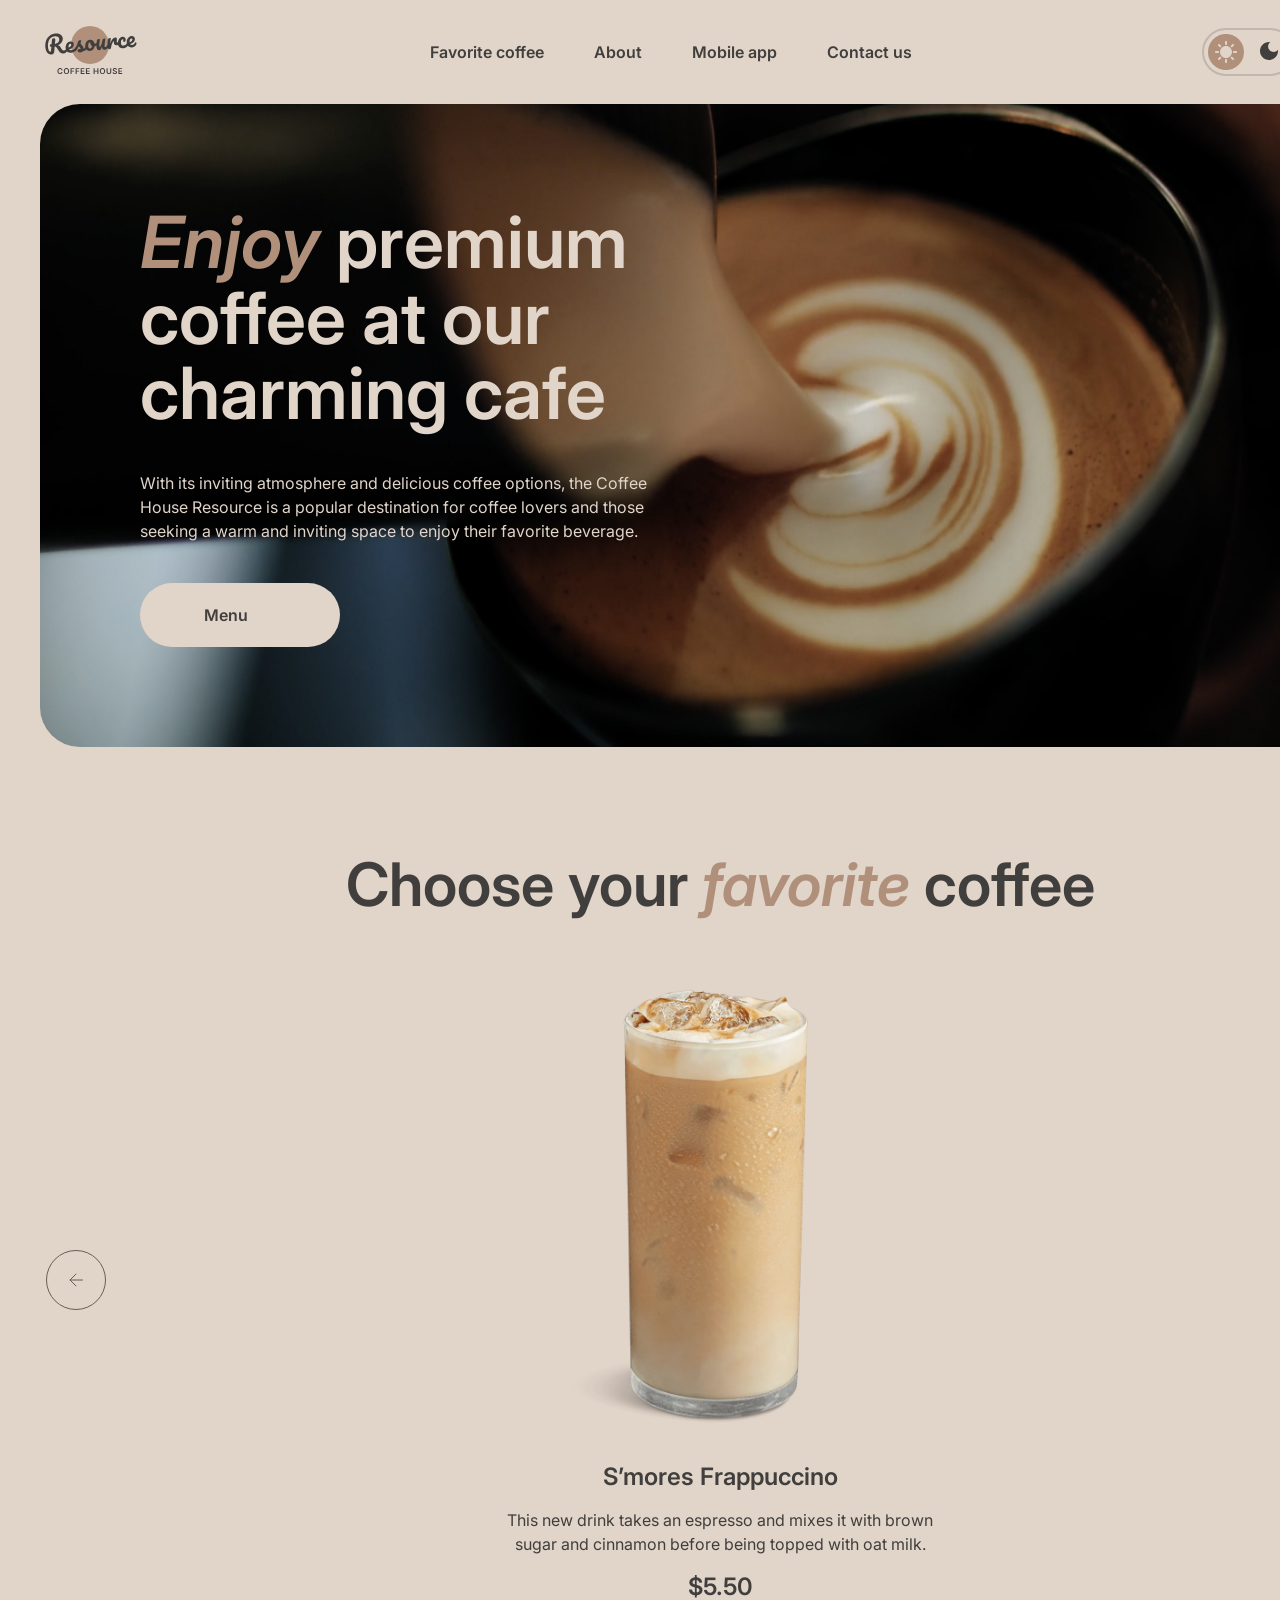
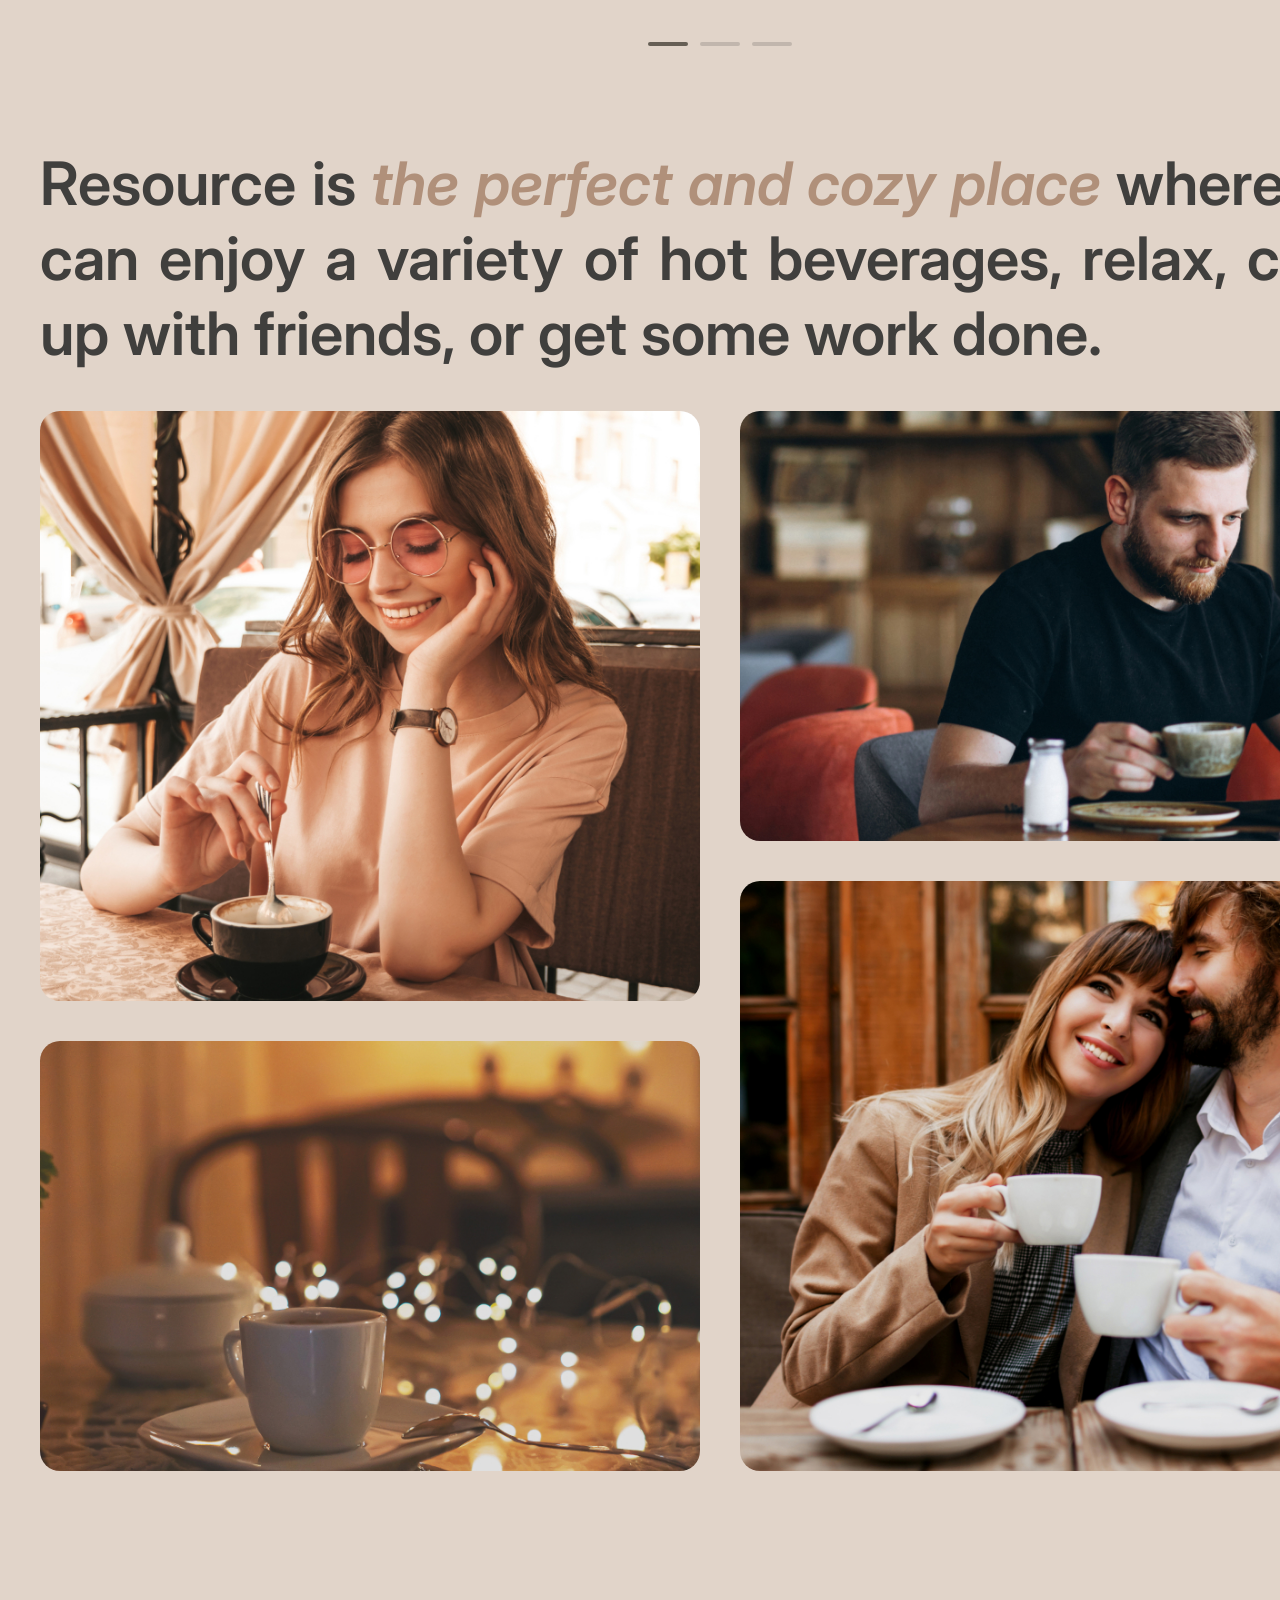
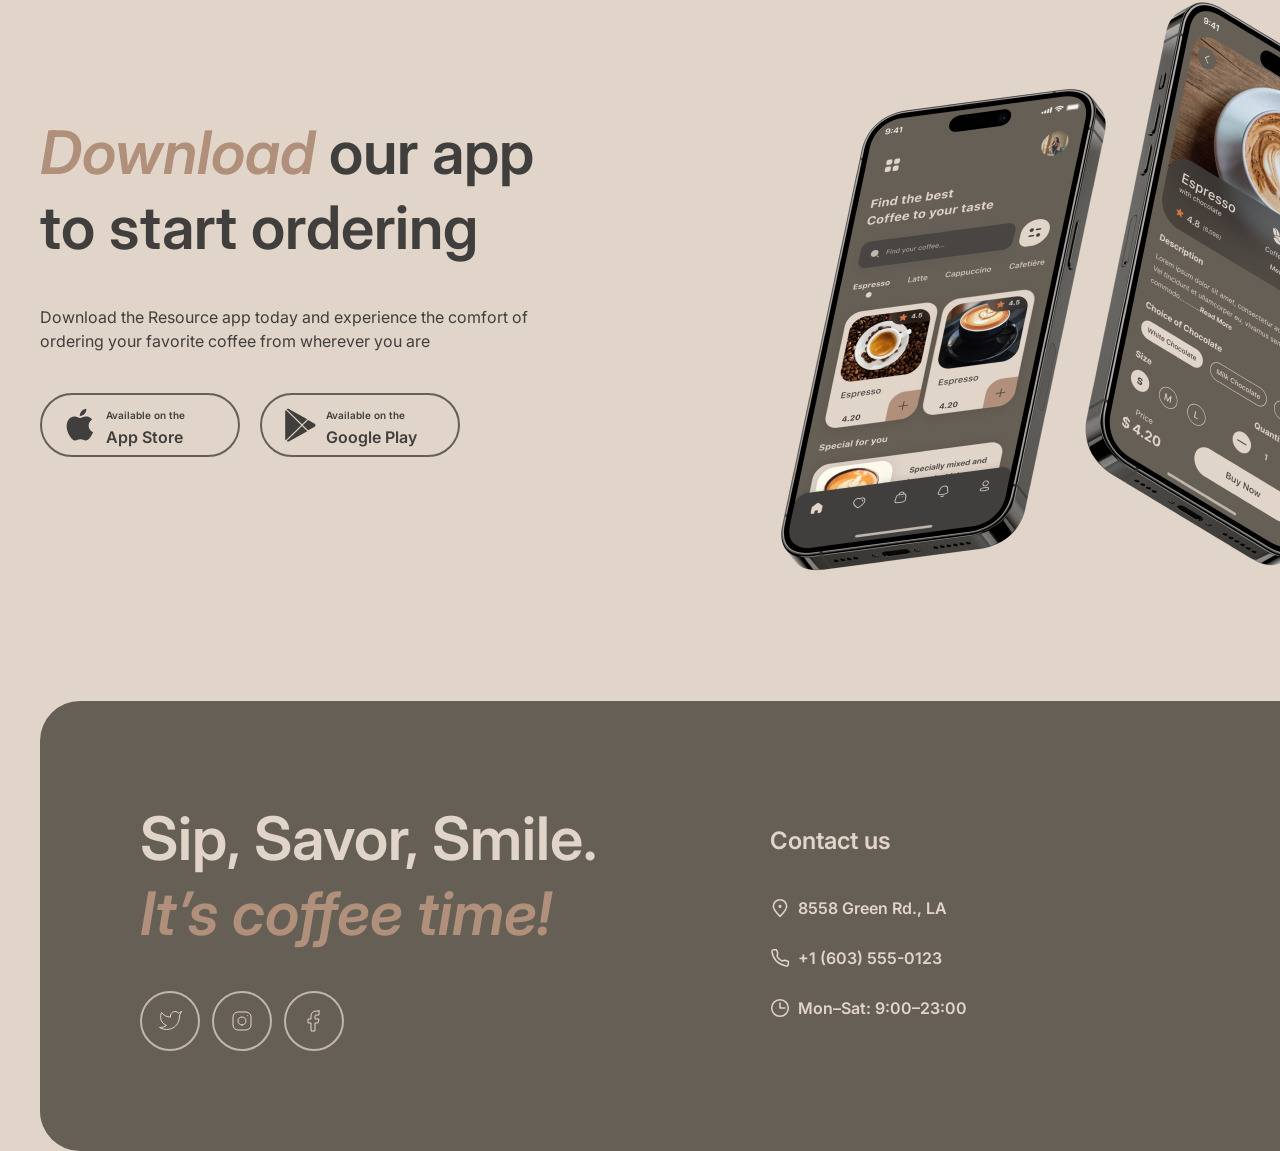
==== commit 62a777f2: "feat: add burger menu" ====
--- a/index.html
+++ b/index.html
@@ -40,10 +40,10 @@
 
       <nav class="header__nav">
         <ul class="nav__list">
-          <li class="nav__item"><a href="#" class="nav__link text-action">Favorite coffee</a></li>
-          <li class="nav__item"><a href="#" class="nav__link text-action">About</a></li>
-          <li class="nav__item"><a href="#" class="nav__link text-action">Mobile app</a></li>
-          <li class="nav__item"><a href="#" class="nav__link text-action">Contact us</a></li>
+          <li class="nav__item"><a href="#fav-coffee" class="nav__link text-action">Favorite coffee</a></li>
+          <li class="nav__item"><a href="#about" class="nav__link text-action">About</a></li>
+          <li class="nav__item"><a href="#mob-app" class="nav__link text-action">Mobile app</a></li>
+          <li class="nav__item"><a href="#contacts" class="nav__link text-action">Contact us</a></li>
         </ul>
       </nav>
 
@@ -60,8 +60,16 @@
             </svg>
           </button>
         </div>
-
-        <a href="#" class="header__menu-link text-action">
+        
+        <button type="button" class="burger-menu">
+          <svg width="44" height="44" viewBox="0 0 44 44" fill="none" xmlns="http://www.w3.org/2000/svg">
+            <rect x="0.5" y="0.5" width="43" height="43" rx="21.5" stroke="var(--border-inverse)"/>
+            <path d="M14 18H30" stroke="var(--text-primary)" stroke-width="1.5" stroke-linecap="round" stroke-linejoin="round"/>
+            <path d="M14 26H30" stroke="var(--text-primary)" stroke-width="1.5" stroke-linecap="round" stroke-linejoin="round"/>
+          </svg>
+        </button>
+
+        <a href="catalog.html" class="header__menu-link text-action">
           Menu
         <svg aria-hidden="true" width="20" height="20" viewBox="0 0 20 20" fill="none" xmlns="http://www.w3.org/2000/svg">
           <path d="M14.167 9.76667V11.6667C14.167 14.8883 11.5553 17.5 8.33366 17.5C5.112 17.5 2.50033 14.8883 2.50033 11.6667V9.76667C2.50033 9.4353 2.76896 9.16667 3.10033 9.16667H13.567C13.8984 9.16667 14.167 9.4353 14.167 9.76667Z" stroke="var(--text-primary)" stroke-width="1.5" stroke-linecap="round" stroke-linejoin="round"/>
@@ -80,7 +88,7 @@
         <p class="hero__description">
           With its inviting atmosphere and delicious coffee options, the Coffee House Resource is a popular destination for coffee lovers and those seeking a warm and inviting space to enjoy their favorite beverage.
         </p>
-        <button type="button" class="hero__button text-action">
+        <a href="catalog.html" class="hero__button">
           Menu
           <div class="hero-button__icon">
             <svg width="20" height="20" viewBox="0 0 20 20" fill="none" xmlns="http://www.w3.org/2000/svg">
@@ -90,10 +98,10 @@
               <path d="M13.333 9.16675H15.4163C16.5669 9.16675 17.4997 10.0995 17.4997 11.2501C17.4997 12.4007 16.5669 13.3334 15.4163 13.3334H14.1663" stroke="var(--text-primary)" stroke-width="1.5" stroke-linecap="round" stroke-linejoin="round"/>
             </svg>
           </div>
-        </button>
-      </section>
-
-      <section class="section-slider">
+        </a>
+      </section>
+
+      <section class="section-slider" id="fav-coffee">
         <h2 class="slider__title">
           Choose your <span>favorite</span> coffee
         </h2>
@@ -125,7 +133,7 @@
           <button type="button" class="slider__pagination-item"></button> 
         </div>
       </section>
-      <section class="section section-about">
+      <section class="section section-about" id="about">
         <h2 class="about__title">
           Resource is <span>the perfect and cozy place</span> where you can enjoy a variety of hot beverages, relax, catch up with friends, or get some work done.
         </h2>
@@ -136,7 +144,7 @@
           <img src="./images/about-4.jpg" alt="The man and woman in the cafe" class="about__img">
         </div>
       </section>
-      <section class="section section-cta">
+      <section class="section section-cta" id="mob-app">
         <div class="cta__text">
           <h2 class="cta__title">
             <span>Download</span> our app to start ordering
@@ -170,29 +178,29 @@
       <div>
         <h2 class="footer__title">Sip, Savor, Smile. <span>It’s coffee time!</span></h2>
         <div class="socials">
-          <button class="socials__button">
+          <a href="#" class="socials__button">
             <span aria-label="Twitter" hidden>Twitter</span>
               <svg width="23" height="19" viewBox="0 0 23 19" fill="none" xmlns="http://www.w3.org/2000/svg">
                 <path d="M22.5 0.510056C22.5 0.510056 20.4821 1.70217 19.36 2.04006C18.7577 1.34757 17.9573 0.856748 17.067 0.633982C16.1767 0.411216 15.2395 0.467251 14.3821 0.794509C13.5247 1.12177 12.7884 1.70446 12.273 2.46377C11.7575 3.22309 11.4877 4.12239 11.5 5.04006V6.04006C9.74263 6.08562 8.00127 5.69587 6.43101 4.9055C4.86074 4.11513 3.51032 2.94869 2.5 1.51006C2.5 1.51006 -1.5 10.5101 7.5 14.5101C5.44053 15.908 2.98716 16.609 0.5 16.5101C9.5 21.5101 20.5 16.5101 20.5 5.01006C20.4991 4.73151 20.4723 4.45365 20.42 4.18006C21.4406 3.17355 22.5 0.510056 22.5 0.510056Z" stroke="var(--text-inverse)" stroke-linecap="round" stroke-linejoin="round"/>
               </svg>
-          </button>
-          <button class="socials__button">
+          </a>
+          <a href="#" class="socials__button">
             <span aria-label="Instagram" hidden>Instagram</span>
               <svg width="24" height="24" viewBox="0 0 24 24" fill="none" xmlns="http://www.w3.org/2000/svg">
                 <path d="M12 16C14.2091 16 16 14.2091 16 12C16 9.79086 14.2091 8 12 8C9.79086 8 8 9.79086 8 12C8 14.2091 9.79086 16 12 16Z" stroke="var(--text-inverse)" stroke-linecap="round" stroke-linejoin="round"/>
                 <path d="M3 16V8C3 5.23858 5.23858 3 8 3H16C18.7614 3 21 5.23858 21 8V16C21 18.7614 18.7614 21 16 21H8C5.23858 21 3 18.7614 3 16Z" stroke="var(--text-inverse)"/>
                 <path d="M17.5 6.51L17.51 6.49889" stroke="var(--text-inverse)" stroke-linecap="round" stroke-linejoin="round"/>
               </svg>
-          </button>
-          <button class="socials__button">
+          </a>
+          <a href="#" class="socials__button">
             <span aria-label="Facebook" hidden>Facebook</span>
               <svg width="24" height="24" viewBox="0 0 24 24" fill="none" xmlns="http://www.w3.org/2000/svg">
                 <path d="M17 2H14C12.6739 2 11.4021 2.52678 10.4645 3.46447C9.52678 4.40215 9 5.67392 9 7V10H6V14H9V22H13V14H16L17 10H13V7C13 6.73478 13.1054 6.48043 13.2929 6.29289C13.4804 6.10536 13.7348 6 14 6H17V2Z" stroke="var(--text-inverse)" stroke-linecap="round" stroke-linejoin="round"/>
               </svg>
-          </button>
+          </a>
         </div>
       </div>
-      <div class="contacts">
+      <div class="contacts" id="contacts">
         <h3 class="contacts__title">Contact us</h3>
         <ul class="contacts__list">
           <li class="contacts__item">
--- a/styles/main.css
+++ b/styles/main.css
@@ -15,6 +15,7 @@
   --inline-padding-section-mobile: 16px;
   --main-font: "Inter", sans-serif;
   overflow-x: hidden;
+  scroll-behavior: smooth;
 }
 
 .dark-theme {
@@ -171,6 +172,15 @@
   border-block-end: currentColor 2px solid;
 }
 
+.burger-menu {
+  display: none;
+  background-color: transparent;
+  border: none;
+  cursor: pointer;
+  position: relative;
+  top: 2px;
+}
+
 /* END: HEADER */
 
 /* HERO */
@@ -223,6 +233,10 @@
   max-inline-size: 200px;
   height: 64px;
   gap: 8px;
+  color: var(--text-primary);
+  font-size: 16px;
+  font-weight: 600;
+  line-height: 150%;
 }
 
 .hero-button__icon {
@@ -569,4 +583,15 @@
 
 .contacts__item:hover {
   border-block-end: var(--text-inverse) 2px solid;
+}
+
+@media (max-width: 768px) {
+  .header__nav,
+  .header__menu-link {
+    display: none;
+  }
+
+  .burger-menu {
+    display: block;
+  }
 }
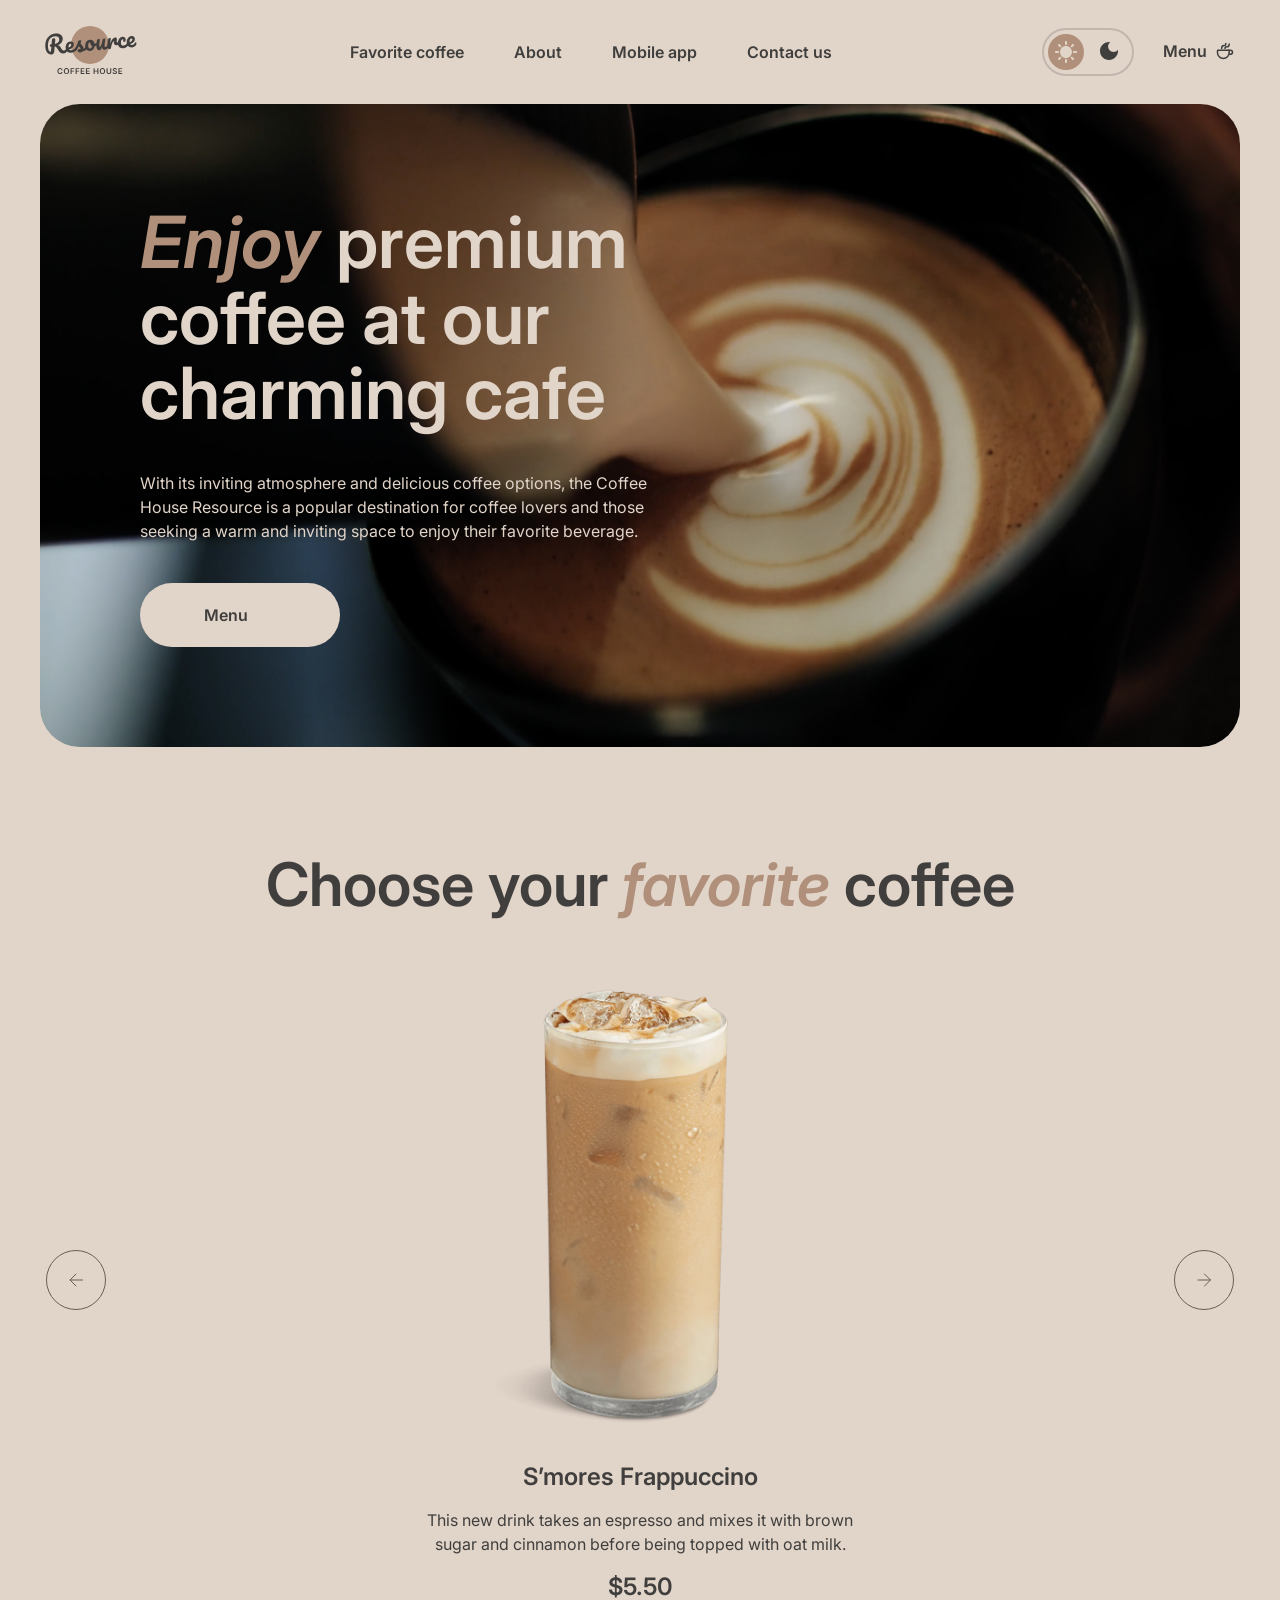
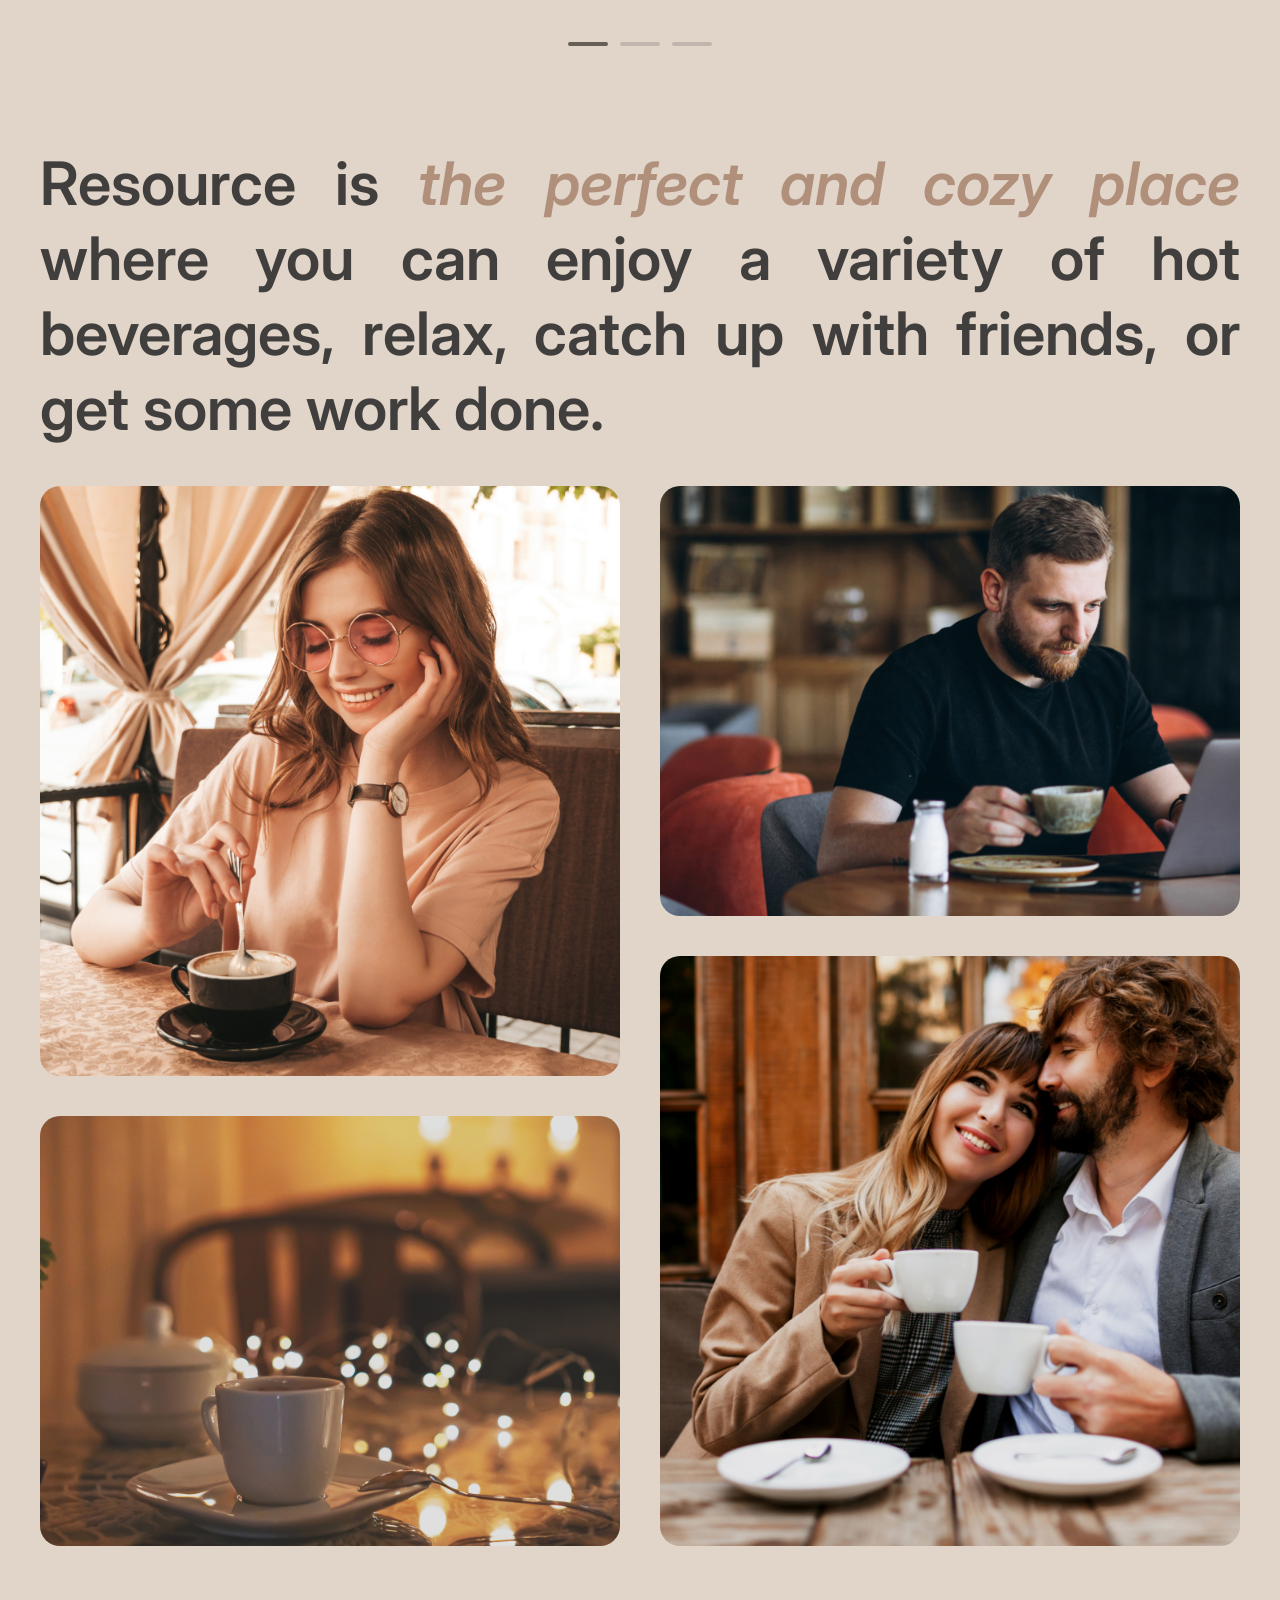
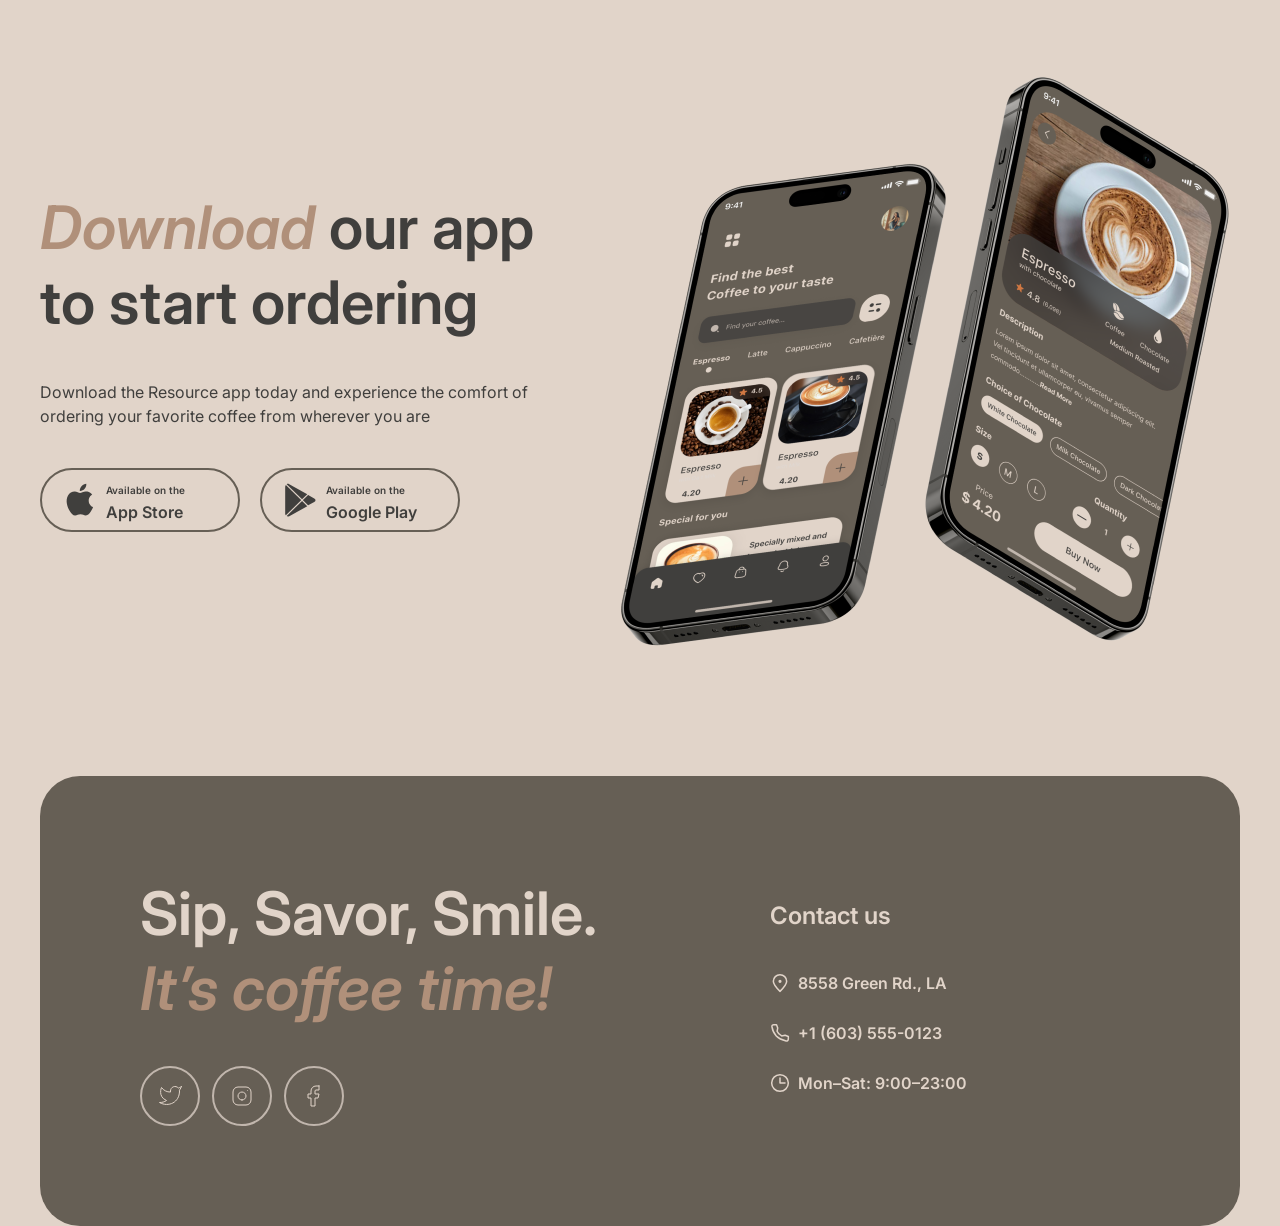
==== commit 7d08c4b2: "ffix: add responsive layout" ====
--- a/index.html
+++ b/index.html
@@ -236,4 +236,4 @@
   </div>
   <script src="./script/theme-changer.js"></script>
 </body>
-</html>+</html>
--- a/styles/main.css
+++ b/styles/main.css
@@ -36,7 +36,7 @@
 
 .page-container {
   padding-inline: var(--inline-padding-section-desktop);
-  inline-size: var(--desktop-width);
+  inline-size: min(100%, var(--desktop-width));
   margin: 0 auto;
 }
 
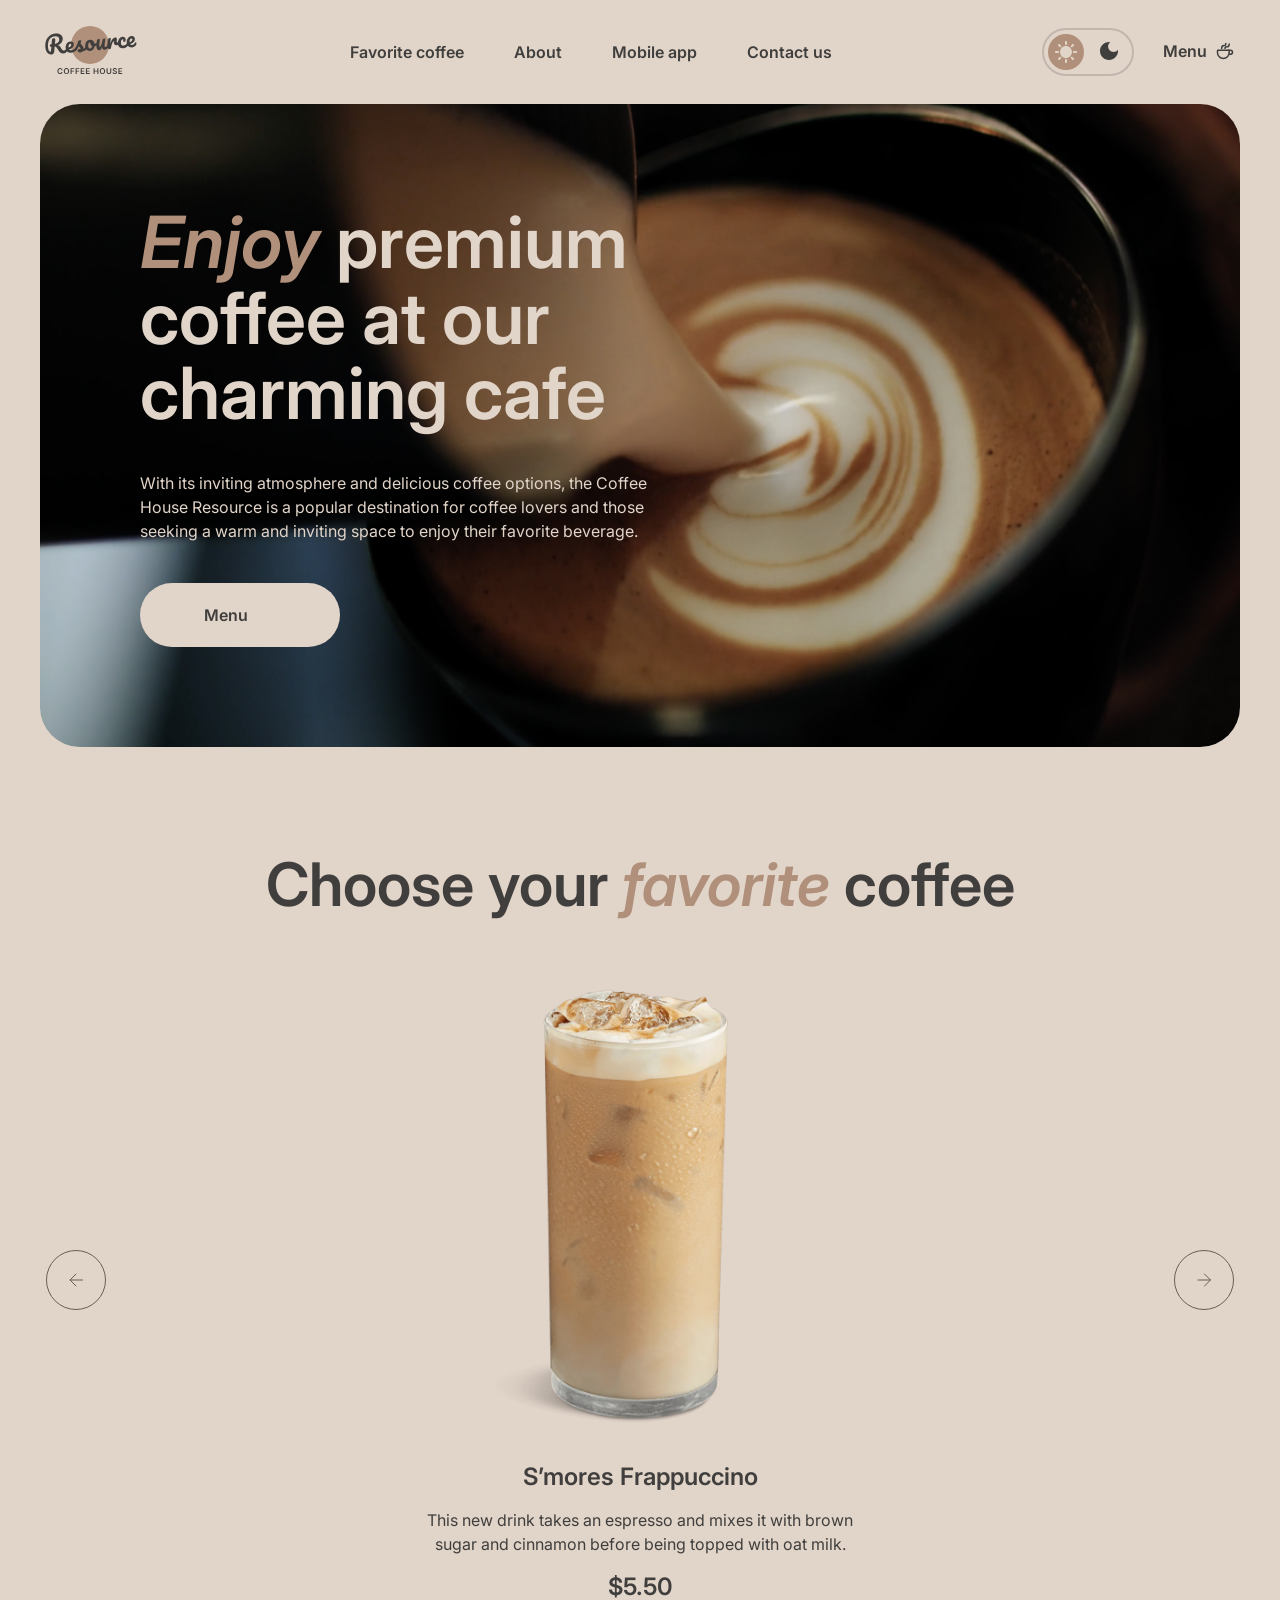
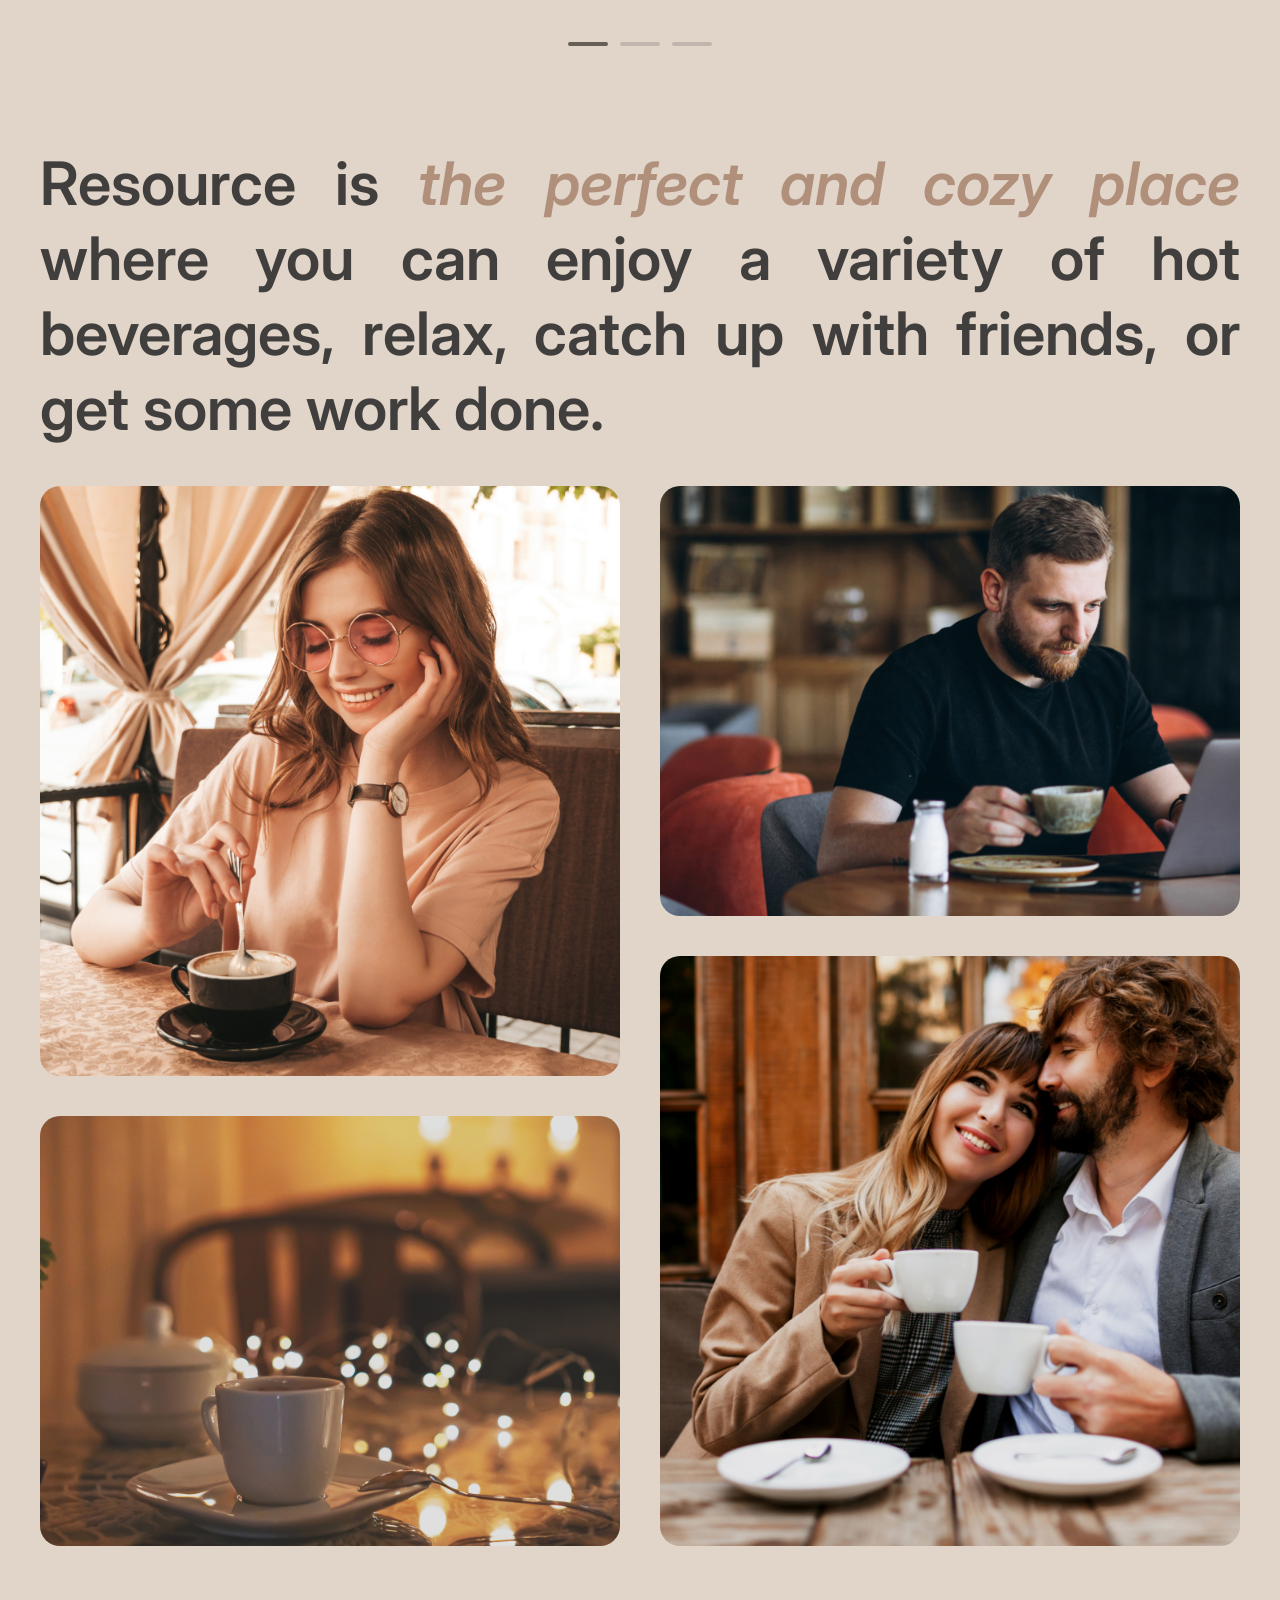
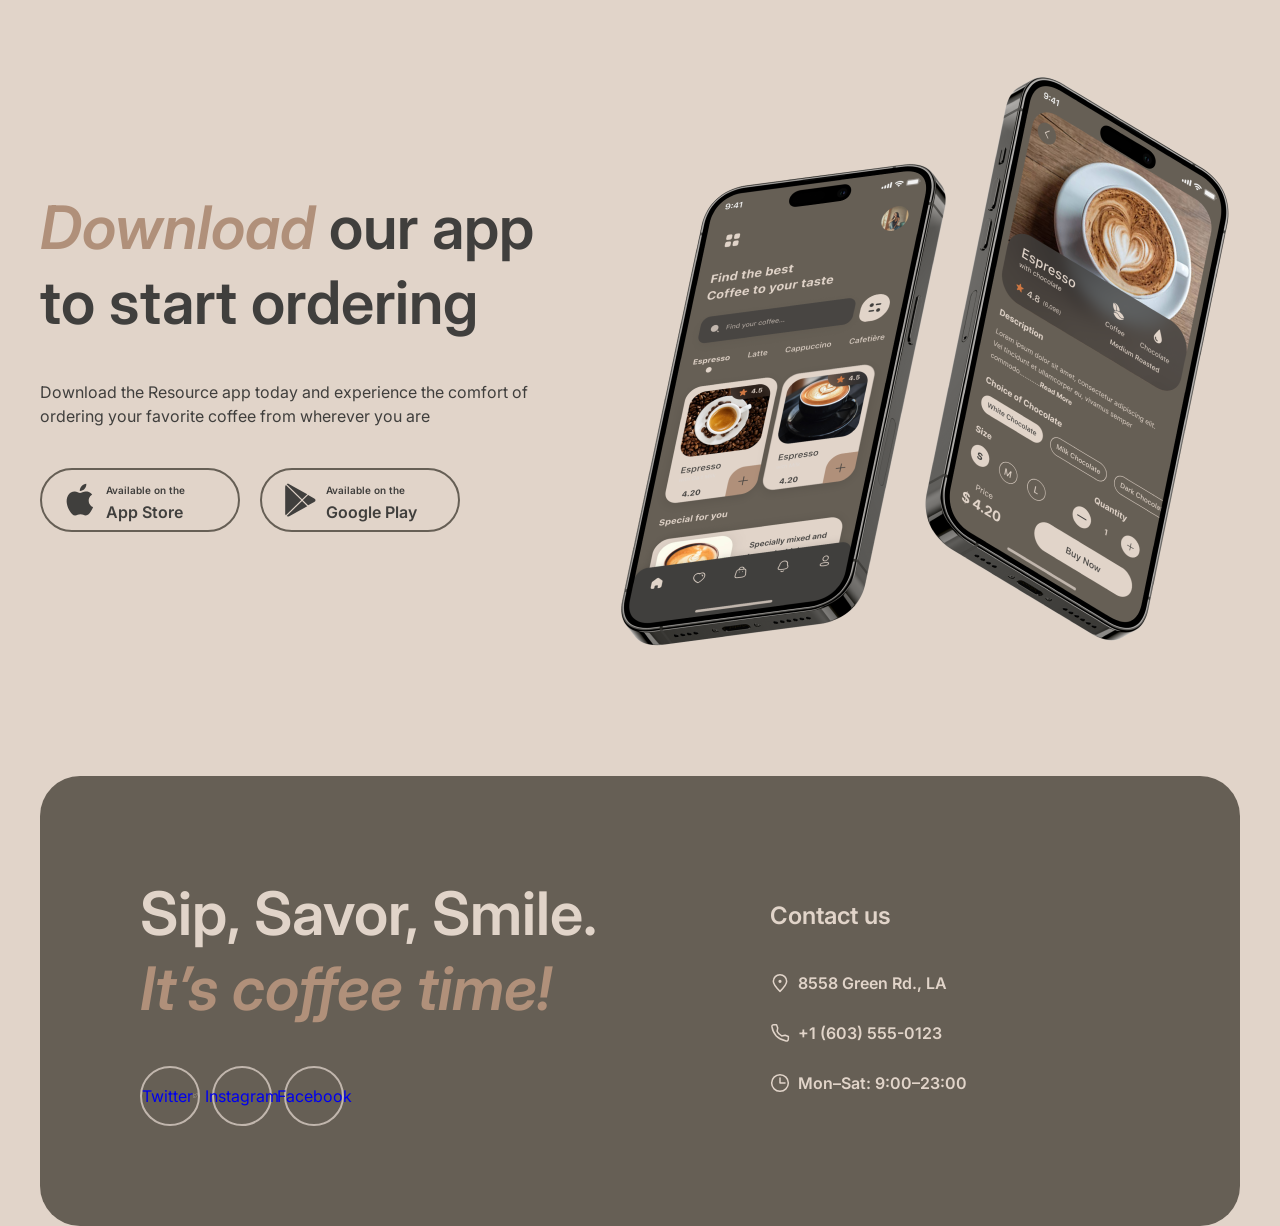
==== commit 75afce54: "fix: remove attributes" ====
--- a/index.html
+++ b/index.html
@@ -179,13 +179,13 @@
         <h2 class="footer__title">Sip, Savor, Smile. <span>It’s coffee time!</span></h2>
         <div class="socials">
           <a href="#" class="socials__button">
-            <span aria-label="Twitter" hidden>Twitter</span>
+            <span>Twitter</span>
               <svg width="23" height="19" viewBox="0 0 23 19" fill="none" xmlns="http://www.w3.org/2000/svg">
                 <path d="M22.5 0.510056C22.5 0.510056 20.4821 1.70217 19.36 2.04006C18.7577 1.34757 17.9573 0.856748 17.067 0.633982C16.1767 0.411216 15.2395 0.467251 14.3821 0.794509C13.5247 1.12177 12.7884 1.70446 12.273 2.46377C11.7575 3.22309 11.4877 4.12239 11.5 5.04006V6.04006C9.74263 6.08562 8.00127 5.69587 6.43101 4.9055C4.86074 4.11513 3.51032 2.94869 2.5 1.51006C2.5 1.51006 -1.5 10.5101 7.5 14.5101C5.44053 15.908 2.98716 16.609 0.5 16.5101C9.5 21.5101 20.5 16.5101 20.5 5.01006C20.4991 4.73151 20.4723 4.45365 20.42 4.18006C21.4406 3.17355 22.5 0.510056 22.5 0.510056Z" stroke="var(--text-inverse)" stroke-linecap="round" stroke-linejoin="round"/>
               </svg>
           </a>
           <a href="#" class="socials__button">
-            <span aria-label="Instagram" hidden>Instagram</span>
+            <span>Instagram</span>
               <svg width="24" height="24" viewBox="0 0 24 24" fill="none" xmlns="http://www.w3.org/2000/svg">
                 <path d="M12 16C14.2091 16 16 14.2091 16 12C16 9.79086 14.2091 8 12 8C9.79086 8 8 9.79086 8 12C8 14.2091 9.79086 16 12 16Z" stroke="var(--text-inverse)" stroke-linecap="round" stroke-linejoin="round"/>
                 <path d="M3 16V8C3 5.23858 5.23858 3 8 3H16C18.7614 3 21 5.23858 21 8V16C21 18.7614 18.7614 21 16 21H8C5.23858 21 3 18.7614 3 16Z" stroke="var(--text-inverse)"/>
@@ -193,7 +193,7 @@
               </svg>
           </a>
           <a href="#" class="socials__button">
-            <span aria-label="Facebook" hidden>Facebook</span>
+            <span>Facebook</span>
               <svg width="24" height="24" viewBox="0 0 24 24" fill="none" xmlns="http://www.w3.org/2000/svg">
                 <path d="M17 2H14C12.6739 2 11.4021 2.52678 10.4645 3.46447C9.52678 4.40215 9 5.67392 9 7V10H6V14H9V22H13V14H16L17 10H13V7C13 6.73478 13.1054 6.48043 13.2929 6.29289C13.4804 6.10536 13.7348 6 14 6H17V2Z" stroke="var(--text-inverse)" stroke-linecap="round" stroke-linejoin="round"/>
               </svg>
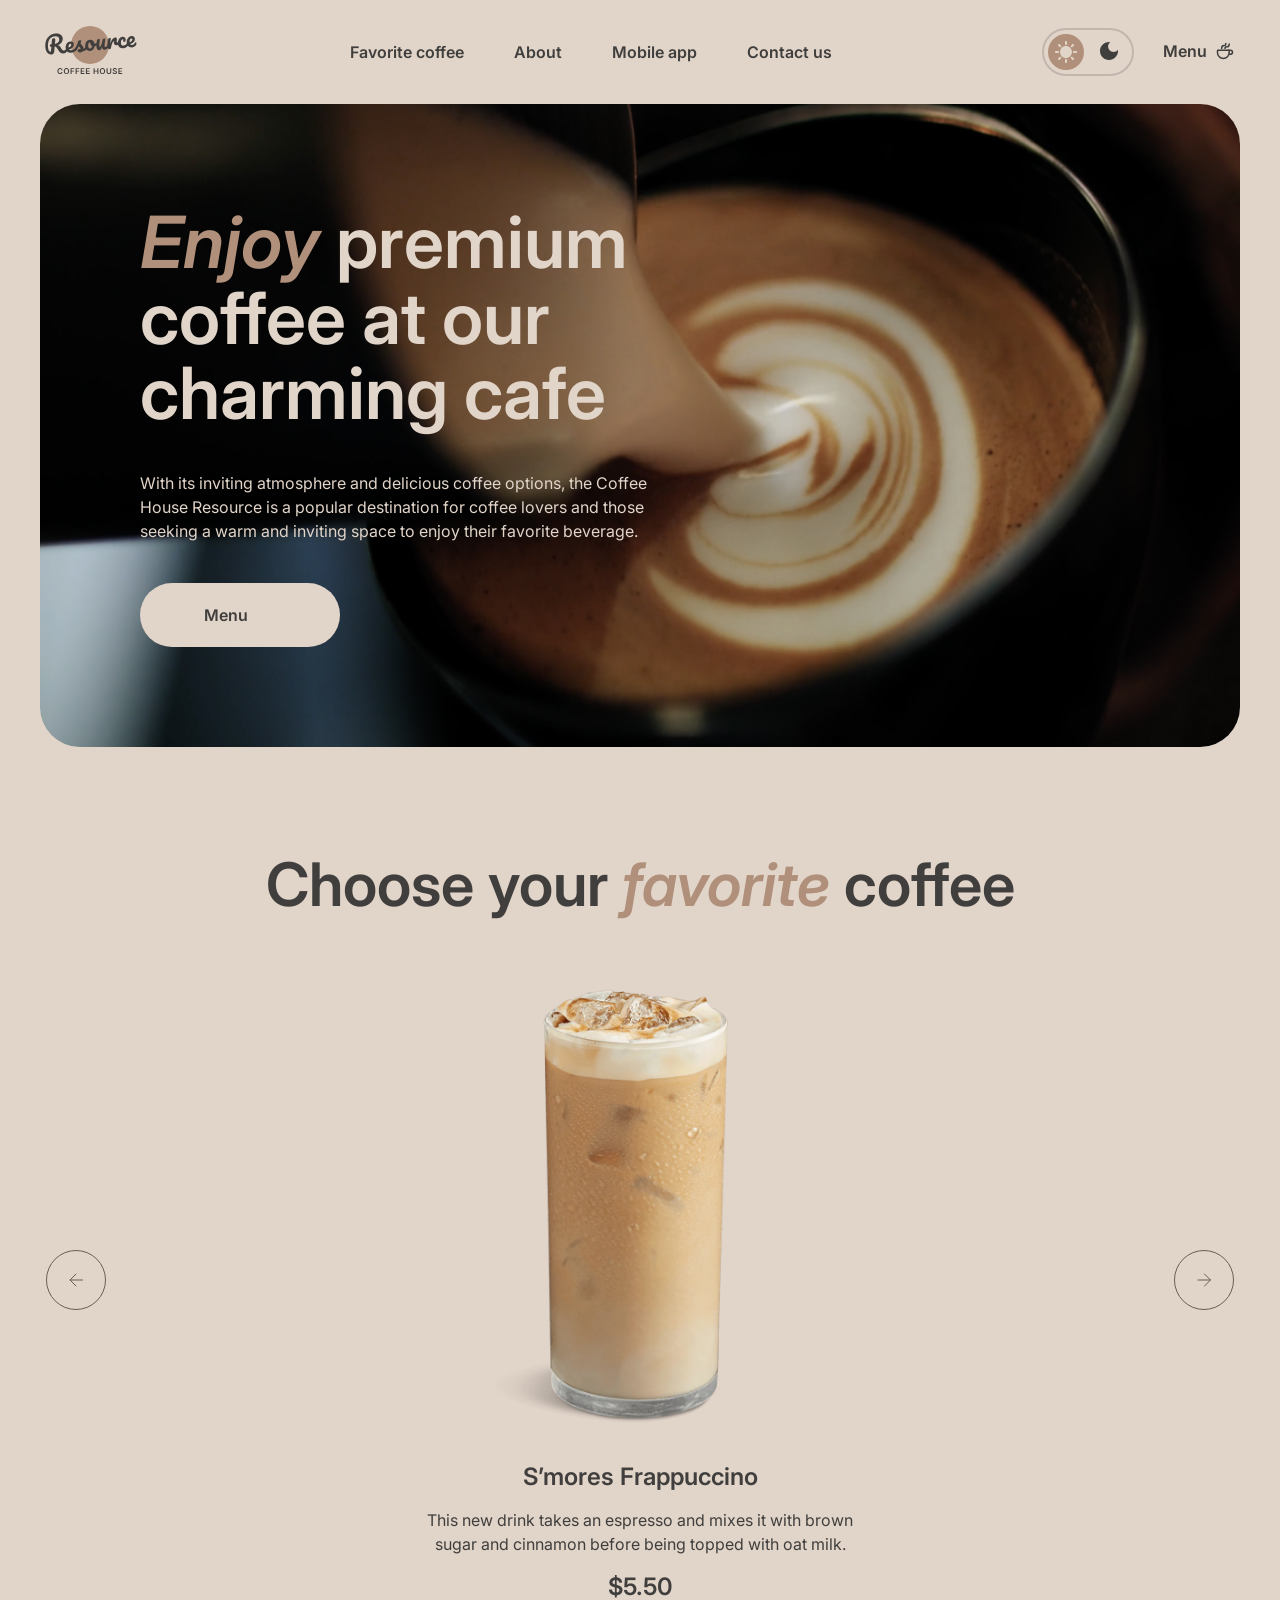
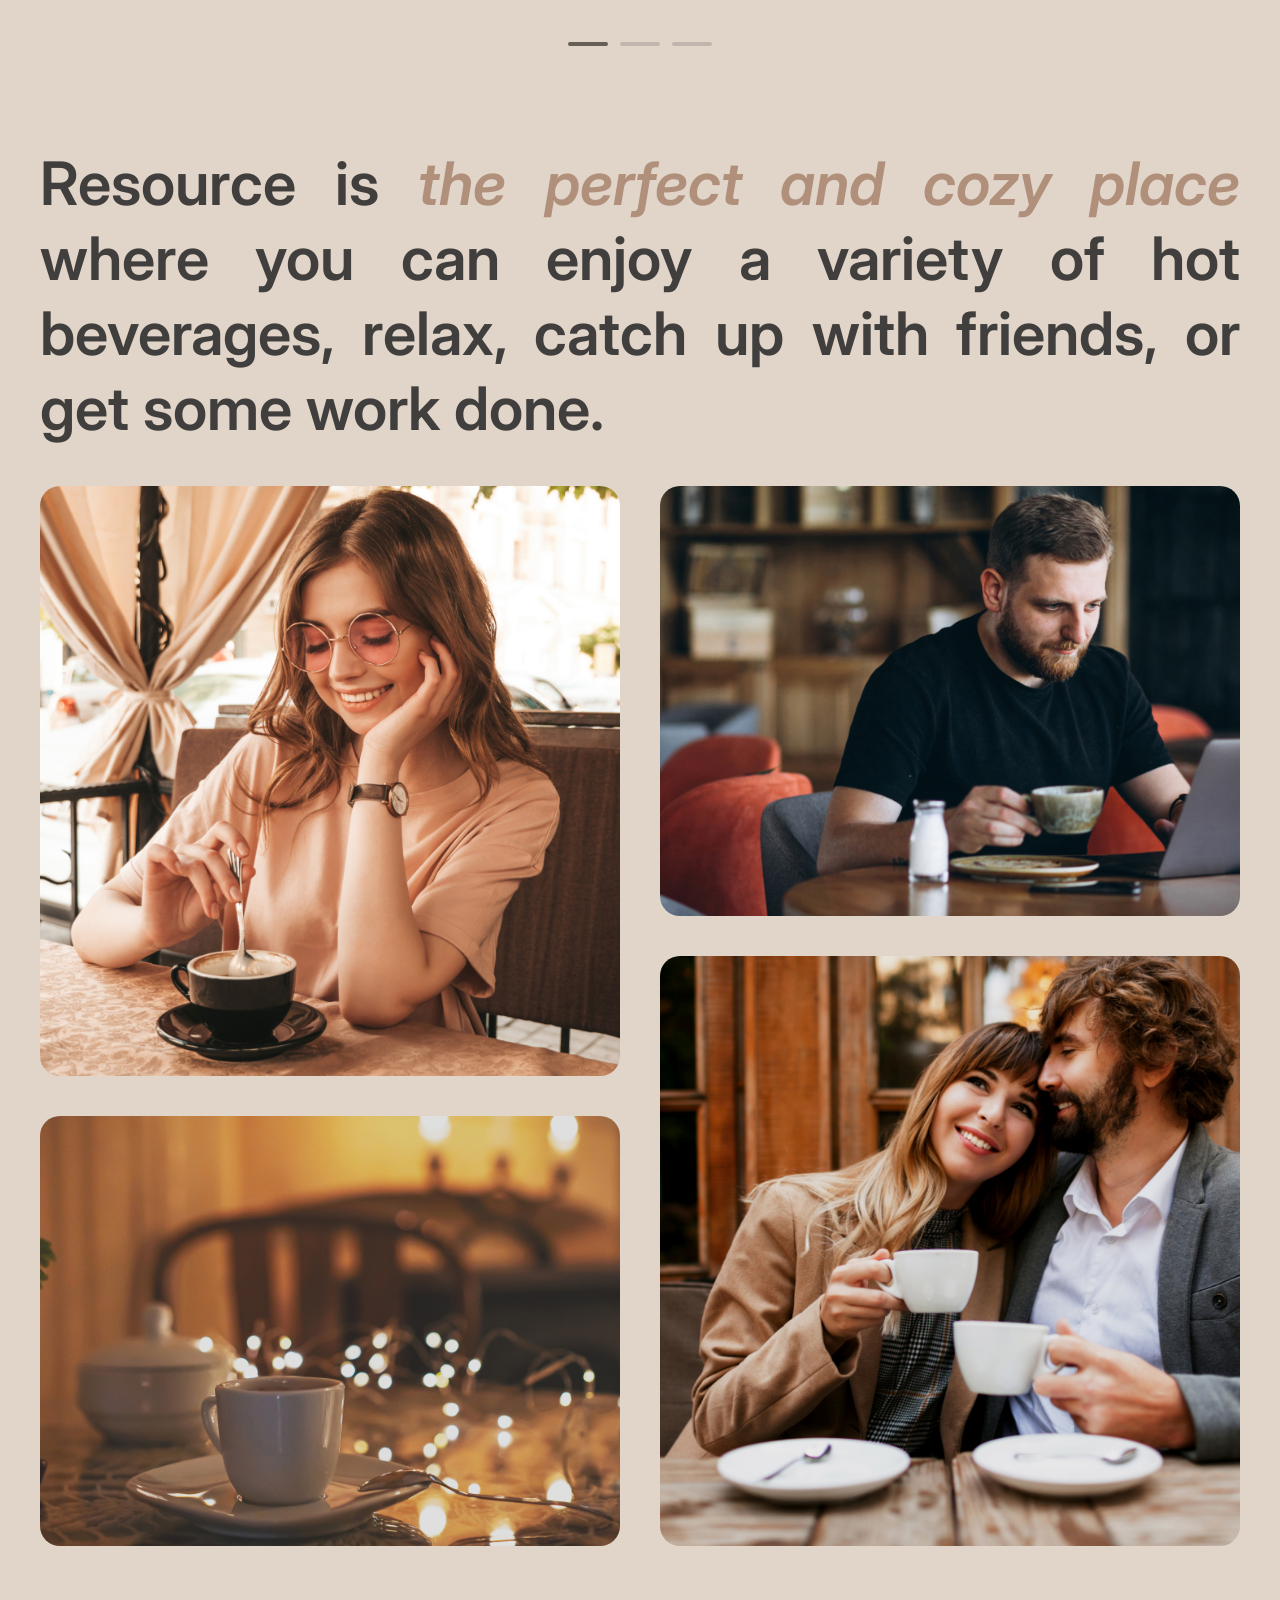
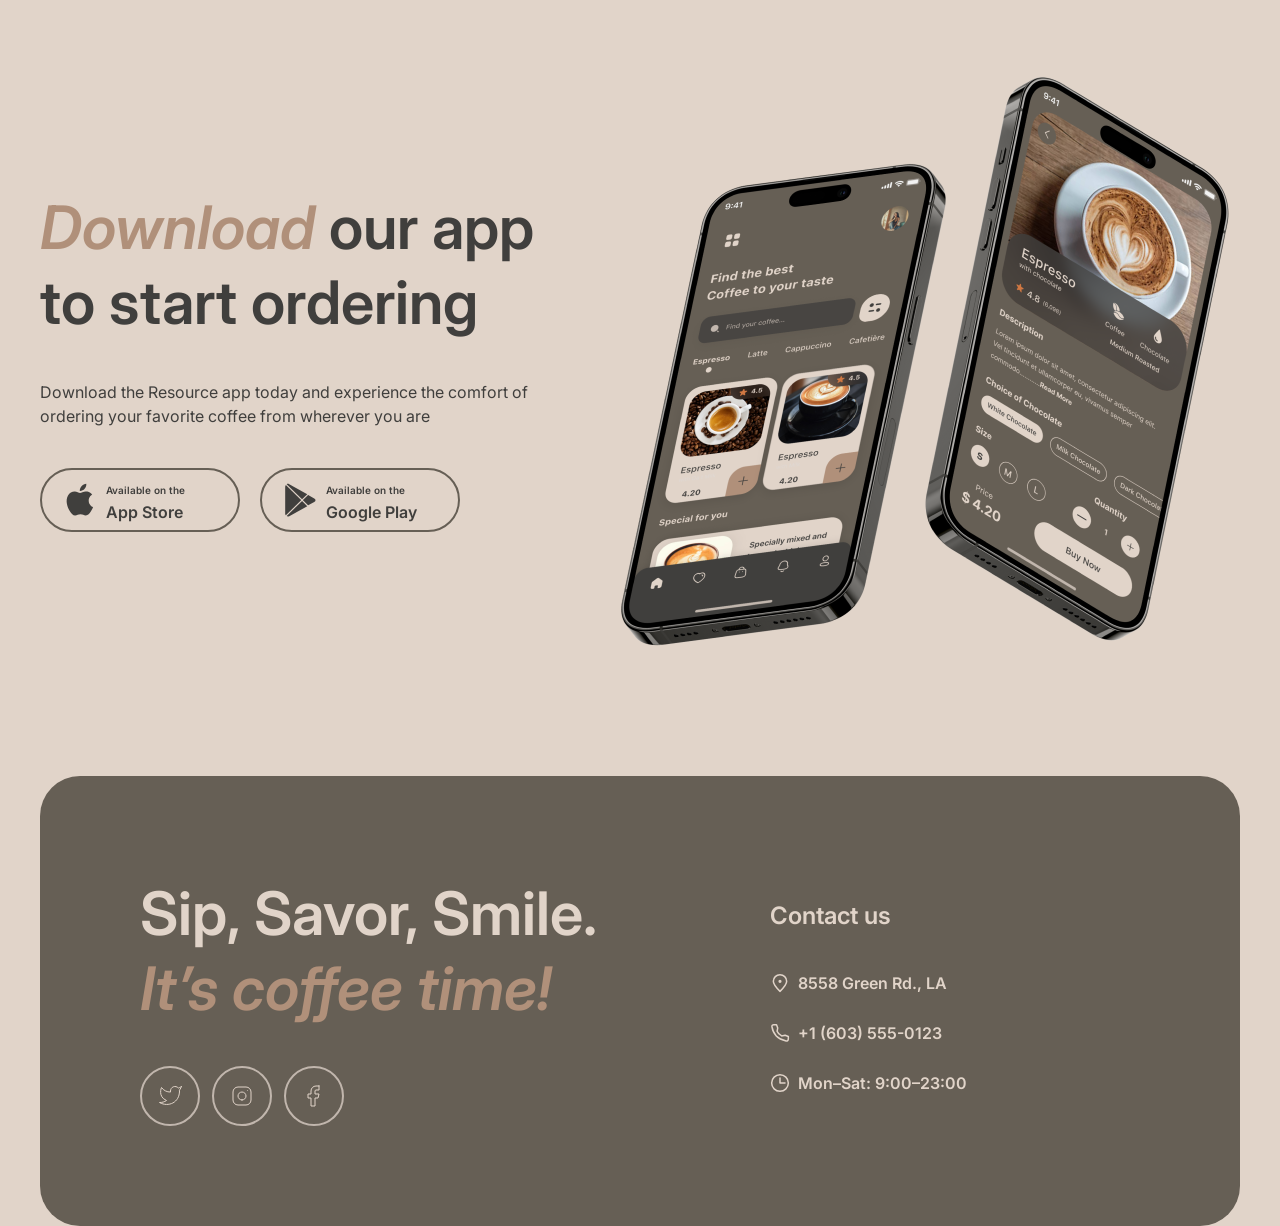
==== commit 994f0589: "fix: add attributes" ====
--- a/index.html
+++ b/index.html
@@ -179,13 +179,13 @@
         <h2 class="footer__title">Sip, Savor, Smile. <span>It’s coffee time!</span></h2>
         <div class="socials">
           <a href="#" class="socials__button">
-            <span>Twitter</span>
+            <span hidden>Twitter</span>
               <svg width="23" height="19" viewBox="0 0 23 19" fill="none" xmlns="http://www.w3.org/2000/svg">
                 <path d="M22.5 0.510056C22.5 0.510056 20.4821 1.70217 19.36 2.04006C18.7577 1.34757 17.9573 0.856748 17.067 0.633982C16.1767 0.411216 15.2395 0.467251 14.3821 0.794509C13.5247 1.12177 12.7884 1.70446 12.273 2.46377C11.7575 3.22309 11.4877 4.12239 11.5 5.04006V6.04006C9.74263 6.08562 8.00127 5.69587 6.43101 4.9055C4.86074 4.11513 3.51032 2.94869 2.5 1.51006C2.5 1.51006 -1.5 10.5101 7.5 14.5101C5.44053 15.908 2.98716 16.609 0.5 16.5101C9.5 21.5101 20.5 16.5101 20.5 5.01006C20.4991 4.73151 20.4723 4.45365 20.42 4.18006C21.4406 3.17355 22.5 0.510056 22.5 0.510056Z" stroke="var(--text-inverse)" stroke-linecap="round" stroke-linejoin="round"/>
               </svg>
           </a>
           <a href="#" class="socials__button">
-            <span>Instagram</span>
+            <span hidden>Instagram</span>
               <svg width="24" height="24" viewBox="0 0 24 24" fill="none" xmlns="http://www.w3.org/2000/svg">
                 <path d="M12 16C14.2091 16 16 14.2091 16 12C16 9.79086 14.2091 8 12 8C9.79086 8 8 9.79086 8 12C8 14.2091 9.79086 16 12 16Z" stroke="var(--text-inverse)" stroke-linecap="round" stroke-linejoin="round"/>
                 <path d="M3 16V8C3 5.23858 5.23858 3 8 3H16C18.7614 3 21 5.23858 21 8V16C21 18.7614 18.7614 21 16 21H8C5.23858 21 3 18.7614 3 16Z" stroke="var(--text-inverse)"/>
@@ -193,7 +193,7 @@
               </svg>
           </a>
           <a href="#" class="socials__button">
-            <span>Facebook</span>
+            <span hidden>Facebook</span>
               <svg width="24" height="24" viewBox="0 0 24 24" fill="none" xmlns="http://www.w3.org/2000/svg">
                 <path d="M17 2H14C12.6739 2 11.4021 2.52678 10.4645 3.46447C9.52678 4.40215 9 5.67392 9 7V10H6V14H9V22H13V14H16L17 10H13V7C13 6.73478 13.1054 6.48043 13.2929 6.29289C13.4804 6.10536 13.7348 6 14 6H17V2Z" stroke="var(--text-inverse)" stroke-linecap="round" stroke-linejoin="round"/>
               </svg>
